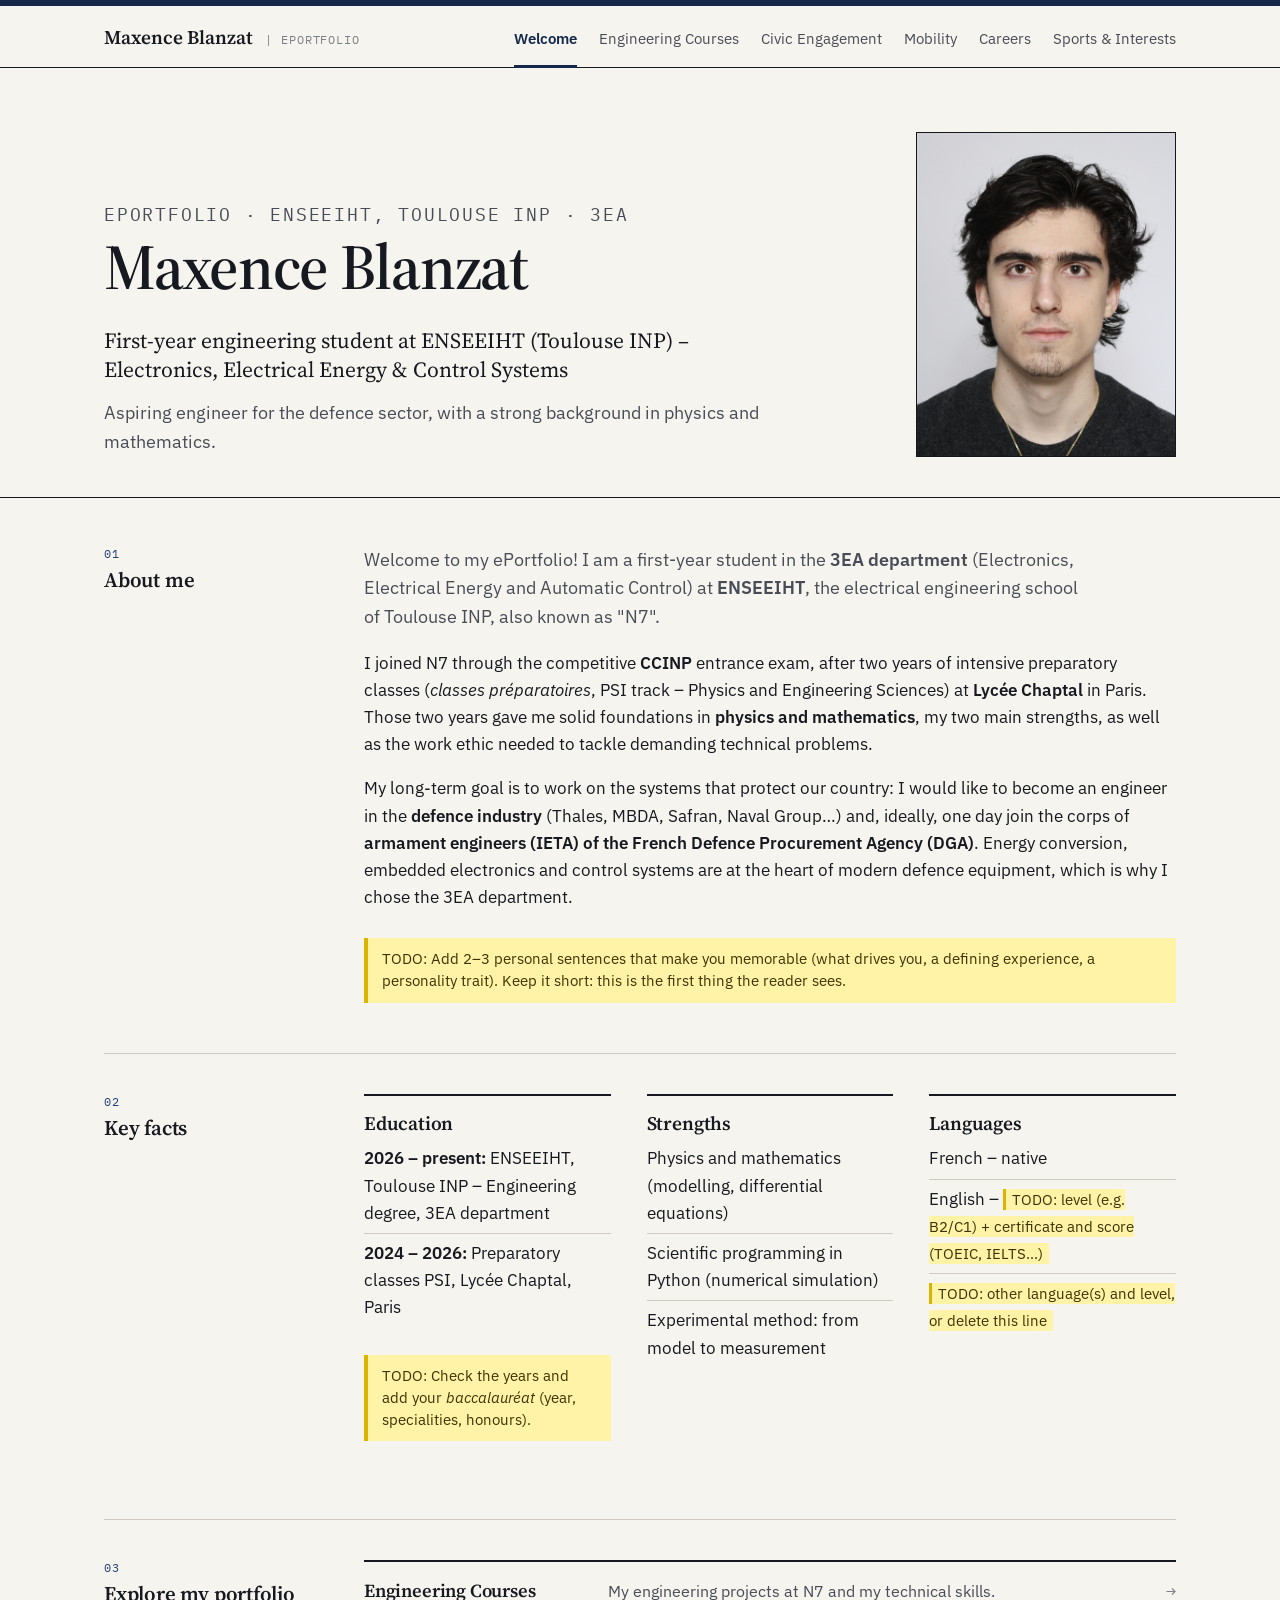
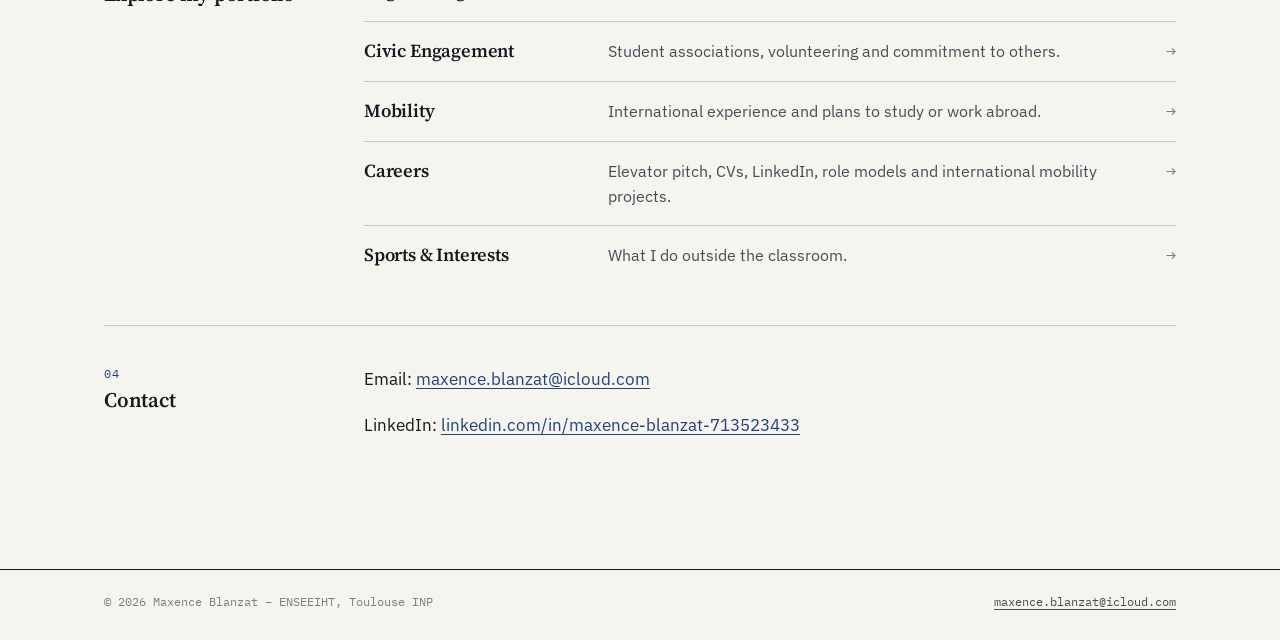
==== index.html @ 62bcb038 "Redesign: editorial layout, serif + mono typography, ruled sections Co-Authored-By: Claude Opus 5.5 " ====
<!DOCTYPE html>
<html lang="en">
<head>
  <meta charset="UTF-8">
  <meta name="viewport" content="width=device-width, initial-scale=1">
  <title>Welcome | Maxence Blanzat – ePortfolio</title>
  <meta name="description" content="ePortfolio of Maxence Blanzat, engineering student at ENSEEIHT (Toulouse INP), Electronics, Electrical Energy and Control Systems.">
  <link rel="stylesheet" href="style.css">
</head>
<body>

<header class="site-header">
  <div class="container">
    <a class="brand" href="index.html">Maxence Blanzat <span>| ePortfolio</span></a>
    <nav aria-label="Main navigation">
      <ul class="nav">
        <li><a href="index.html" class="active" aria-current="page">Welcome</a></li>
        <li><a href="projects.html">Engineering Courses</a></li>
        <li><a href="civic.html">Civic Engagement</a></li>
        <li><a href="mobility.html">Mobility</a></li>
        <li><a href="careers.html">Careers</a></li>
        <li><a href="sports.html">Sports &amp; Interests</a></li>
      </ul>
    </nav>
  </div>
</header>

<section class="page-hero hero-home">
  <div class="container">
    <img class="profile-photo" src="assets/img/profile.jpg" alt="Portrait of Maxence Blanzat">
    <div>
      <p class="kicker">ePortfolio · ENSEEIHT, Toulouse INP · 3EA</p>
      <h1>Maxence Blanzat</h1>
      <p class="tagline">First-year engineering student at ENSEEIHT (Toulouse INP) – Electronics, Electrical Energy &amp; Control Systems</p>
      <p>Aspiring engineer for the defence sector, with a strong background in physics and mathematics.</p>
    </div>
  </div>
</section>

<main class="container">

  <section class="section">
    <h2>About me</h2>
    <p class="lead">
      Welcome to my ePortfolio! I am a first-year student in the <strong>3EA department</strong>
      (Electronics, Electrical Energy and Automatic Control) at <strong>ENSEEIHT</strong>, the
      electrical engineering school of Toulouse INP, also known as "N7".
    </p>
    <p>
      I joined N7 through the competitive <strong>CCINP</strong> entrance exam, after two years of
      intensive preparatory classes (<em>classes préparatoires</em>, PSI track – Physics and
      Engineering Sciences) at <strong>Lycée Chaptal</strong> in Paris. Those two years gave me solid
      foundations in <strong>physics and mathematics</strong>, my two main strengths, as well as
      the work ethic needed to tackle demanding technical problems.
    </p>
    <p>
      My long-term goal is to work on the systems that protect our country: I would like to
      become an engineer in the <strong>defence industry</strong> (Thales, MBDA, Safran,
      Naval Group…) and, ideally, one day join the corps of <strong>armament engineers
      (IETA) of the French Defence Procurement Agency (DGA)</strong>. Energy conversion,
      embedded electronics and control systems are at the heart of modern defence equipment,
      which is why I chose the 3EA department.
    </p>
    <div class="todo">TODO: Add 2–3 personal sentences that make you memorable (what drives you, a defining
      experience, a personality trait). Keep it short: this is the first thing the reader sees.</div>
  </section>

  <section class="section">
    <h2>Key facts</h2>
    <div class="grid">
      <div class="card">
        <h3>Education</h3>
        <ul class="clean">
          <li><strong>2026 – present:</strong> ENSEEIHT, Toulouse INP – Engineering degree, 3EA department</li>
          <li><strong>2024 – 2026:</strong> Preparatory classes PSI, Lycée Chaptal, Paris</li>
        </ul>
        <div class="todo">TODO: Check the years and add your <em>baccalauréat</em> (year, specialities, honours).</div>
      </div>
      <div class="card">
        <h3>Strengths</h3>
        <ul class="clean">
          <li>Physics and mathematics (modelling, differential equations)</li>
          <li>Scientific programming in Python (numerical simulation)</li>
          <li>Experimental method: from model to measurement</li>
        </ul>
      </div>
      <div class="card">
        <h3>Languages</h3>
        <ul class="clean">
          <li>French – native</li>
          <li>English – <span class="todo">TODO: level (e.g. B2/C1) + certificate and score (TOEIC, IELTS…)</span></li>
          <li><span class="todo">TODO: other language(s) and level, or delete this line</span></li>
        </ul>
      </div>
    </div>
  </section>

  <section class="section">
    <h2>Explore my portfolio</h2>
    <div class="grid quick-links">
      <a class="card" href="projects.html">
        <h3>Engineering Courses</h3>
        <p>My engineering projects at N7 and my technical skills.</p>
      </a>
      <a class="card" href="civic.html">
        <h3>Civic Engagement</h3>
        <p>Student associations, volunteering and commitment to others.</p>
      </a>
      <a class="card" href="mobility.html">
        <h3>Mobility</h3>
        <p>International experience and plans to study or work abroad.</p>
      </a>
      <a class="card" href="careers.html">
        <h3>Careers</h3>
        <p>Elevator pitch, CVs, LinkedIn, role models and international mobility projects.</p>
      </a>
      <a class="card" href="sports.html">
        <h3>Sports &amp; Interests</h3>
        <p>What I do outside the classroom.</p>
      </a>
    </div>
  </section>

  <section class="section">
    <h2>Contact</h2>
    <p>Email: <a href="mailto:maxence.blanzat@icloud.com">maxence.blanzat@icloud.com</a></p>
    <p>LinkedIn: <a href="https://fr.linkedin.com/in/maxence-blanzat-713523433" target="_blank" rel="noopener">linkedin.com/in/maxence-blanzat-713523433</a></p>
  </section>

</main>

<footer class="site-footer">
  <div class="container">
    <span>© 2026 Maxence Blanzat – ENSEEIHT, Toulouse INP</span>
    <a href="mailto:maxence.blanzat@icloud.com">maxence.blanzat@icloud.com</a>
  </div>
</footer>

</body>
</html>
---- style.css ----
/* ==========================================================
   ePortfolio — Maxence Blanzat — shared stylesheet
   Editorial / technical-document look: paper, rules, serif + mono
   ========================================================== */

@import url("https://fonts.googleapis.com/css2?family=IBM+Plex+Mono:wght@400;500&family=IBM+Plex+Sans:ital,wght@0,400;0,500;0,600;1,400&family=Source+Serif+4:opsz,wght@8..60,500;8..60,600&display=swap");

:root {
  --paper: #f6f4ef;
  --paper-2: #ecE9e1;
  --ink: #16191f;
  --ink-2: #474c56;
  --ink-3: #7a7f88;
  --navy: #13284b;
  --navy-2: #22427a;
  --rule: #cfcac0;
  --rule-strong: #16191f;
  --todo-bg: #fff3a8;
  --todo-bar: #d9b400;

  --serif: "Source Serif 4", Georgia, "Times New Roman", serif;
  --sans: "IBM Plex Sans", "Segoe UI", system-ui, sans-serif;
  --mono: "IBM Plex Mono", ui-monospace, Consolas, monospace;

  --max: 1120px;
  --label-col: 220px;
}

*,
*::before,
*::after { box-sizing: border-box; }

html { scroll-behavior: smooth; }

body {
  margin: 0;
  font-family: var(--sans);
  font-size: 17px;
  line-height: 1.6;
  color: var(--ink);
  background: var(--paper);
  -webkit-font-smoothing: antialiased;
}

img { max-width: 100%; height: auto; display: block; }

a {
  color: var(--navy-2);
  text-decoration-thickness: 1px;
  text-underline-offset: 3px;
}
a:hover { color: var(--ink); }

h1, h2, h3, h4 {
  font-family: var(--serif);
  font-weight: 600;
  color: var(--ink);
  line-height: 1.15;
  margin: 0 0 .5em;
  letter-spacing: -.01em;
}
h1 { font-size: clamp(2.4rem, 6vw, 4rem); letter-spacing: -.02em; }
h2 { font-size: 1.5rem; }
h3 { font-size: 1.2rem; }
h4 { font-size: 1.05rem; }
p  { margin: 0 0 1em; }
strong { font-weight: 600; }
code { font-family: var(--mono); font-size: .88em; }

.container {
  max-width: var(--max);
  margin: 0 auto;
  padding-inline: 24px;
}

/* ---------- Header & navigation ---------- */

.site-header {
  background: var(--paper);
  border-top: 6px solid var(--navy);
  border-bottom: 1px solid var(--rule-strong);
  position: sticky;
  top: 0;
  z-index: 10;
}

.site-header .container {
  display: flex;
  flex-wrap: wrap;
  align-items: baseline;
  justify-content: space-between;
  gap: 6px 28px;
  padding-block: 16px 0;
}

.brand {
  font-family: var(--serif);
  font-weight: 600;
  font-size: 1.2rem;
  color: var(--ink);
  text-decoration: none;
  padding-bottom: 14px;
}
.brand span {
  font-family: var(--mono);
  font-weight: 400;
  font-size: .72rem;
  letter-spacing: .08em;
  text-transform: uppercase;
  color: var(--ink-3);
  margin-left: 8px;
}
.brand:hover { color: var(--navy); }

.nav {
  display: flex;
  flex-wrap: wrap;
  gap: 0 22px;
  list-style: none;
  margin: 0;
  padding: 0;
}

.nav a {
  display: block;
  padding: 0 0 14px;
  border-bottom: 3px solid transparent;
  margin-bottom: -1px;
  color: var(--ink-2);
  text-decoration: none;
  font-size: .93rem;
  white-space: nowrap;
}
.nav a:hover { color: var(--ink); border-bottom-color: var(--rule); }
.nav a.active,
.nav a[aria-current="page"] {
  color: var(--navy);
  font-weight: 600;
  border-bottom-color: var(--navy);
}

/* ---------- Page hero ---------- */

.page-hero {
  padding-block: 64px 40px;
  border-bottom: 1px solid var(--rule-strong);
}
.page-hero h1 { margin-bottom: .35em; }
.page-hero p {
  color: var(--ink-2);
  max-width: 680px;
  margin: 0;
  font-size: 1.12rem;
}

/* Home hero: text left, rectangular photo right */
.hero-home .container {
  display: grid;
  grid-template-columns: 1fr 260px;
  gap: 48px;
  align-items: end;
}
.hero-home .profile-photo { order: 2; }
.kicker {
  font-family: var(--mono);
  font-size: .78rem;
  letter-spacing: .1em;
  text-transform: uppercase;
  color: var(--ink-3);
  margin-bottom: 18px;
}
.profile-photo {
  width: 260px;
  aspect-ratio: 4 / 5;
  object-fit: cover;
  object-position: 50% 30%;
  filter: grayscale(.15) contrast(1.02);
  border: 1px solid var(--rule-strong);
}
.page-hero p.tagline {
  font-family: var(--serif);
  font-size: 1.35rem;
  line-height: 1.35;
  color: var(--ink);
  margin-bottom: .7em;
}

/* ---------- Sections: numbered, label column + content column ---------- */

main {
  padding-block: 8px 72px;
  counter-reset: section;
}

.section {
  display: grid;
  grid-template-columns: var(--label-col) minmax(0, 1fr);
  column-gap: 40px;
  padding-block: 40px;
  border-bottom: 1px solid var(--rule);
  scroll-margin-top: 90px;
  counter-increment: section;
}
.section:last-child { border-bottom: 0; }
.section > * { grid-column: 2; }

.section > h2 {
  grid-column: 1;
  font-size: 1.3rem;
  margin: 0;
  padding-right: 8px;
}
.section > h2::before {
  content: counter(section, decimal-leading-zero);
  display: block;
  font-family: var(--mono);
  font-weight: 400;
  font-size: .78rem;
  letter-spacing: .08em;
  color: var(--navy-2);
  margin-bottom: 8px;
}

.section h3 { margin-top: 0; }
.section > h3 { margin-top: 32px; }
.lead { font-size: 1.12rem; color: var(--ink-2); max-width: 720px; }

/* ---------- "Cards" become ruled blocks ---------- */

.grid {
  display: grid;
  gap: 0 36px;
  grid-template-columns: repeat(auto-fit, minmax(240px, 1fr));
}
.grid-2 { grid-template-columns: repeat(auto-fit, minmax(300px, 1fr)); }

.card {
  border-top: 2px solid var(--rule-strong);
  padding: 16px 0 28px;
  display: flex;
  flex-direction: column;
}
.card h3 { margin-bottom: .3em; }
.card .meta {
  font-family: var(--mono);
  font-size: .8rem;
  color: var(--ink-2);
  margin-bottom: 1em;
}

/* Definition lists as a spec table */
.card dl {
  margin: 0;
  display: grid;
  grid-template-columns: 1fr;
}
.card dt {
  font-family: var(--mono);
  font-size: .72rem;
  letter-spacing: .08em;
  text-transform: uppercase;
  color: var(--ink-3);
  border-top: 1px solid var(--rule);
  padding-top: 10px;
  margin-top: 12px;
}
.card dd { margin: 4px 0 0; }

.badge {
  display: inline-block;
  font-family: var(--mono);
  font-size: .72rem;
  letter-spacing: .08em;
  text-transform: uppercase;
  color: var(--ink-3);
  margin: 0 14px 8px 0;
}
.badge.gold { color: var(--navy-2); }

.link-rm {
  margin-top: auto;
  padding-top: 16px;
  font-family: var(--mono);
  font-size: .8rem;
  text-decoration: none;
  color: var(--navy-2);
}
.link-rm:hover { text-decoration: underline; }

ul.clean { padding-left: 0; margin: 0 0 1em; list-style: none; }
ul.clean li {
  padding: 6px 0;
  border-bottom: 1px solid var(--rule);
}
ul.clean li:last-child { border-bottom: 0; }

/* ---------- Buttons ---------- */

.btn-row { display: flex; flex-wrap: wrap; gap: 12px; margin: 8px 0 4px; }

.btn {
  display: inline-block;
  padding: 12px 20px;
  font-family: var(--mono);
  font-size: .85rem;
  font-weight: 500;
  letter-spacing: .02em;
  text-decoration: none;
  background: var(--navy);
  color: var(--paper);
  border: 1px solid var(--navy);
}
.btn::after { content: "  →"; }
.btn:hover { background: var(--ink); border-color: var(--ink); color: var(--paper); }
.btn.outline { background: transparent; color: var(--navy); }
.btn.outline:hover { background: var(--navy); color: var(--paper); }
.btn[download]::after { content: "  ↓"; }

/* ---------- Responsive video ---------- */

.video-wrapper {
  position: relative;
  width: 100%;
  aspect-ratio: 16 / 9;
  background: var(--ink);
  border: 1px solid var(--rule-strong);
}
.video-wrapper iframe {
  position: absolute;
  inset: 0;
  width: 100%;
  height: 100%;
  border: 0;
}

.pitch-structure {
  display: grid;
  grid-template-columns: repeat(auto-fit, minmax(200px, 1fr));
  gap: 0 32px;
  margin-top: 12px;
  counter-reset: step;
}
.pitch-structure div {
  border-top: 2px solid var(--rule-strong);
  padding-top: 14px;
  counter-increment: step;
}
.pitch-structure h4 { margin-bottom: .4em; }
.pitch-structure p { margin: 0 0 1em; font-size: .95rem; color: var(--ink-2); }

/* ---------- Home: table of contents ---------- */

.quick-links { display: block; }
.quick-links a.card {
  display: grid;
  grid-template-columns: 220px 1fr auto;
  gap: 24px;
  align-items: baseline;
  padding: 16px 0;
  border-top: 1px solid var(--rule);
  text-decoration: none;
  color: inherit;
}
.quick-links a.card:first-child { border-top: 2px solid var(--rule-strong); }
.quick-links a.card h3 { margin: 0; font-size: 1.15rem; }
.quick-links a.card p { margin: 0; color: var(--ink-2); font-size: .97rem; }
.quick-links a.card::after {
  content: "→";
  font-family: var(--mono);
  color: var(--ink-3);
  transition: transform .15s;
}
.quick-links a.card:hover h3 { color: var(--navy); }
.quick-links a.card:hover::after { color: var(--navy); transform: translateX(4px); }

/* ---------- TODO placeholders ---------- */

.todo {
  background: var(--todo-bg);
  border-left: 4px solid var(--todo-bar);
  padding: 10px 14px;
  margin: 10px 0;
  color: #3d3300;
  font-size: .92rem;
  line-height: 1.5;
}
span.todo {
  display: inline;
  padding: 1px 6px;
  margin: 0;
  border-left-width: 3px;
}

/* ---------- Footer ---------- */

.site-footer {
  border-top: 1px solid var(--rule-strong);
  font-family: var(--mono);
  font-size: .78rem;
  color: var(--ink-3);
  padding-block: 22px 28px;
}
.site-footer .container {
  display: flex;
  flex-wrap: wrap;
  justify-content: space-between;
  gap: 8px 24px;
}
.site-footer a { color: var(--ink-2); }

/* ---------- Tablet / mobile ---------- */

@media (max-width: 900px) {
  .section { grid-template-columns: 1fr; }
  .section > *, .section > h2 { grid-column: 1; }
  .section > h2 { margin-bottom: 20px; }
  .quick-links a.card { grid-template-columns: 1fr auto; }
  .quick-links a.card p { grid-column: 1; grid-row: 2; }
  .quick-links a.card::after { grid-column: 2; grid-row: 1; }
}

@media (max-width: 680px) {
  body { font-size: 16px; }
  .container { padding-inline: 18px; }
  .site-header { position: static; }
  .site-header .container { flex-direction: column; align-items: flex-start; }
  .brand { padding-bottom: 8px; }
  .nav { gap: 0 16px; }
  .nav a { padding-bottom: 10px; font-size: .9rem; }
  .page-hero { padding-block: 40px 28px; }
  .hero-home .container { grid-template-columns: 1fr; gap: 28px; }
  .hero-home .profile-photo { order: -1; width: 160px; }
}

@media print {
  .site-header, .site-footer, .video-wrapper { display: none; }
}
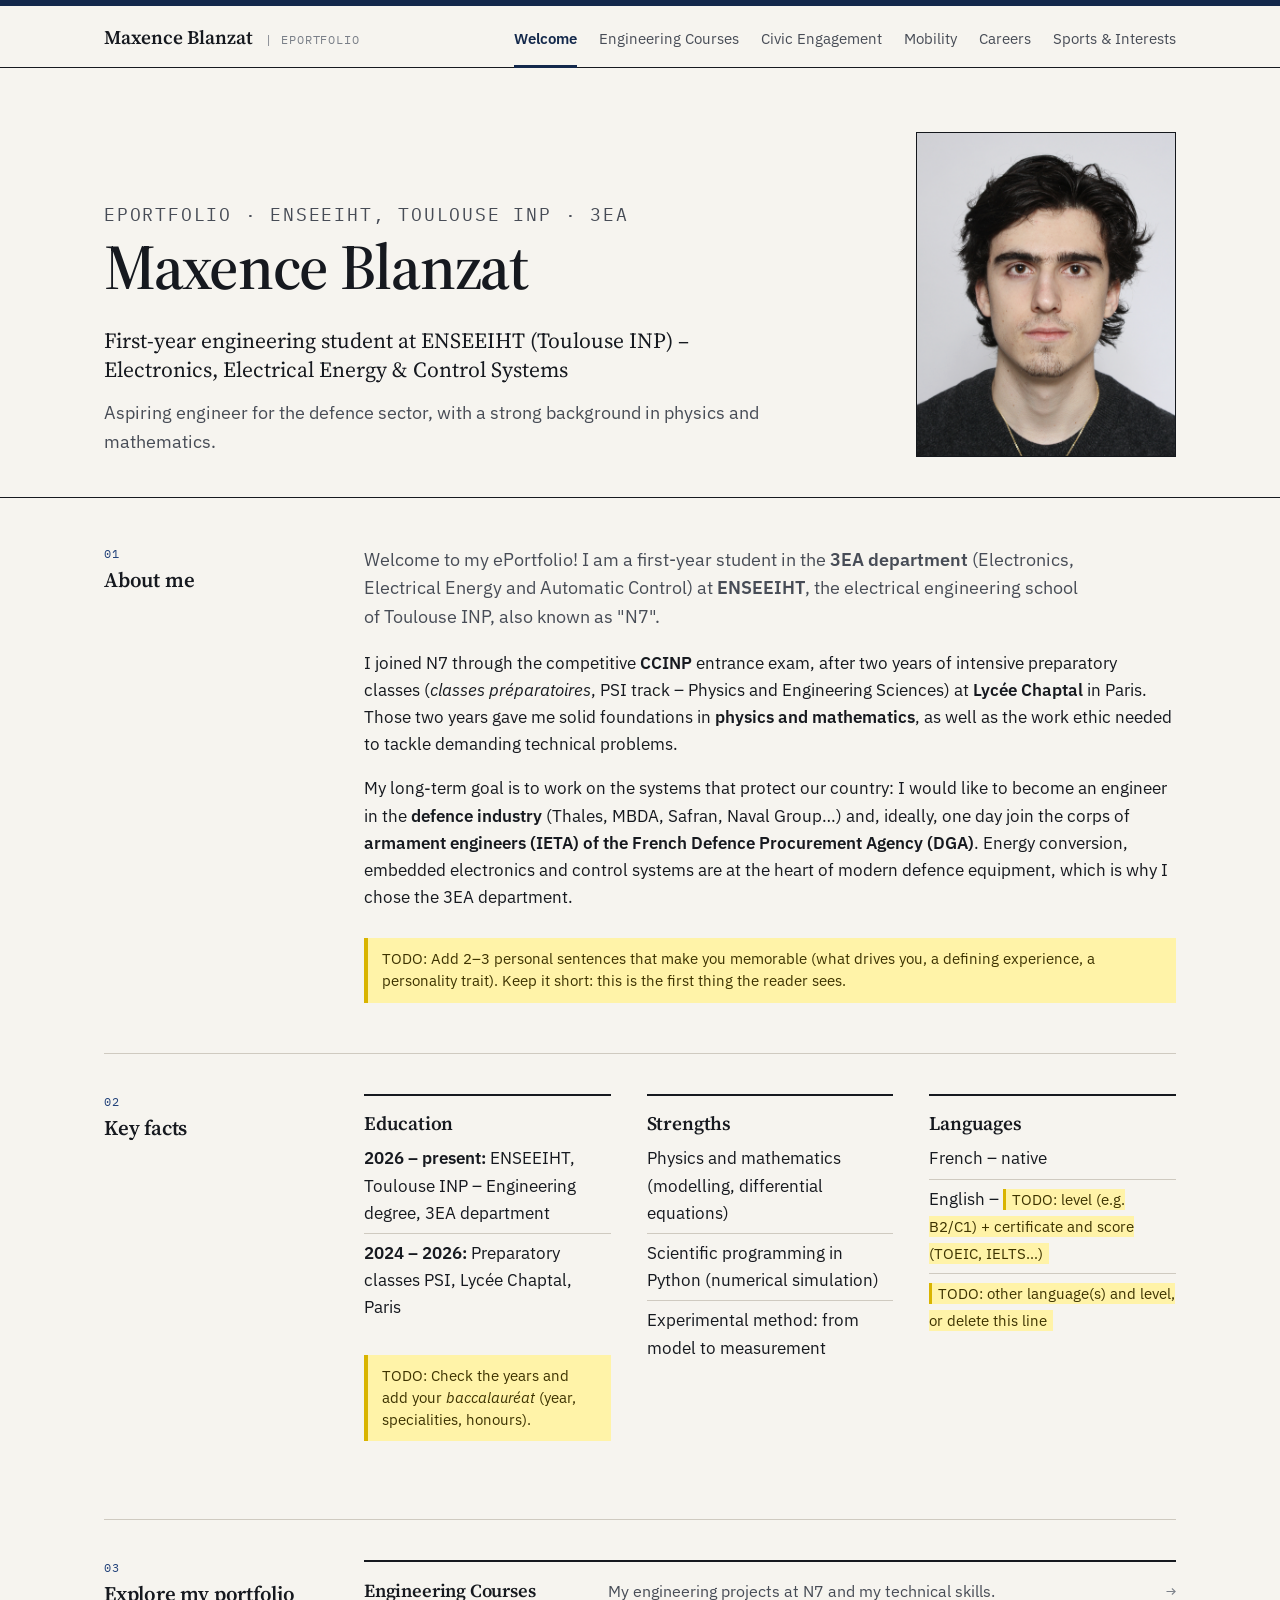
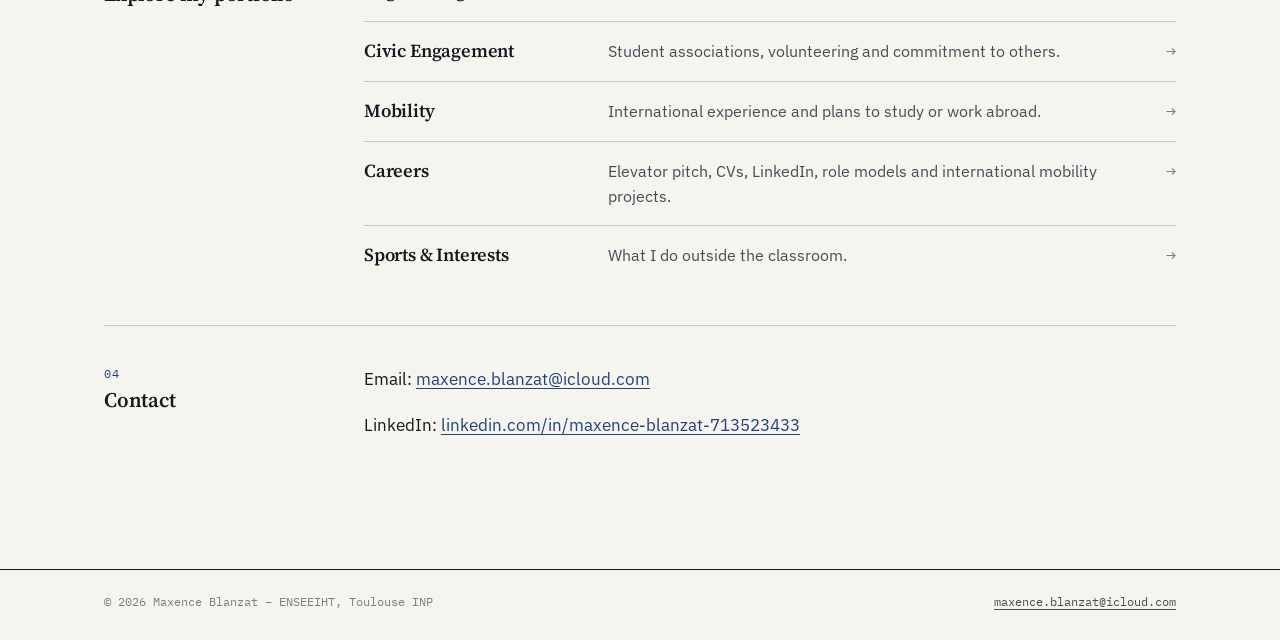
==== commit b57f6a3d: "Trim "my two main strengths" from education paragraph Co-Authored-By: Claude Opus 5.5 <noreply@anthr" ====
--- a/index.html
+++ b/index.html
@@ -50,7 +50,7 @@
       I joined N7 through the competitive <strong>CCINP</strong> entrance exam, after two years of
       intensive preparatory classes (<em>classes préparatoires</em>, PSI track – Physics and
       Engineering Sciences) at <strong>Lycée Chaptal</strong> in Paris. Those two years gave me solid
-      foundations in <strong>physics and mathematics</strong>, my two main strengths, as well as
+      foundations in <strong>physics and mathematics</strong>, as well as
       the work ethic needed to tackle demanding technical problems.
     </p>
     <p>
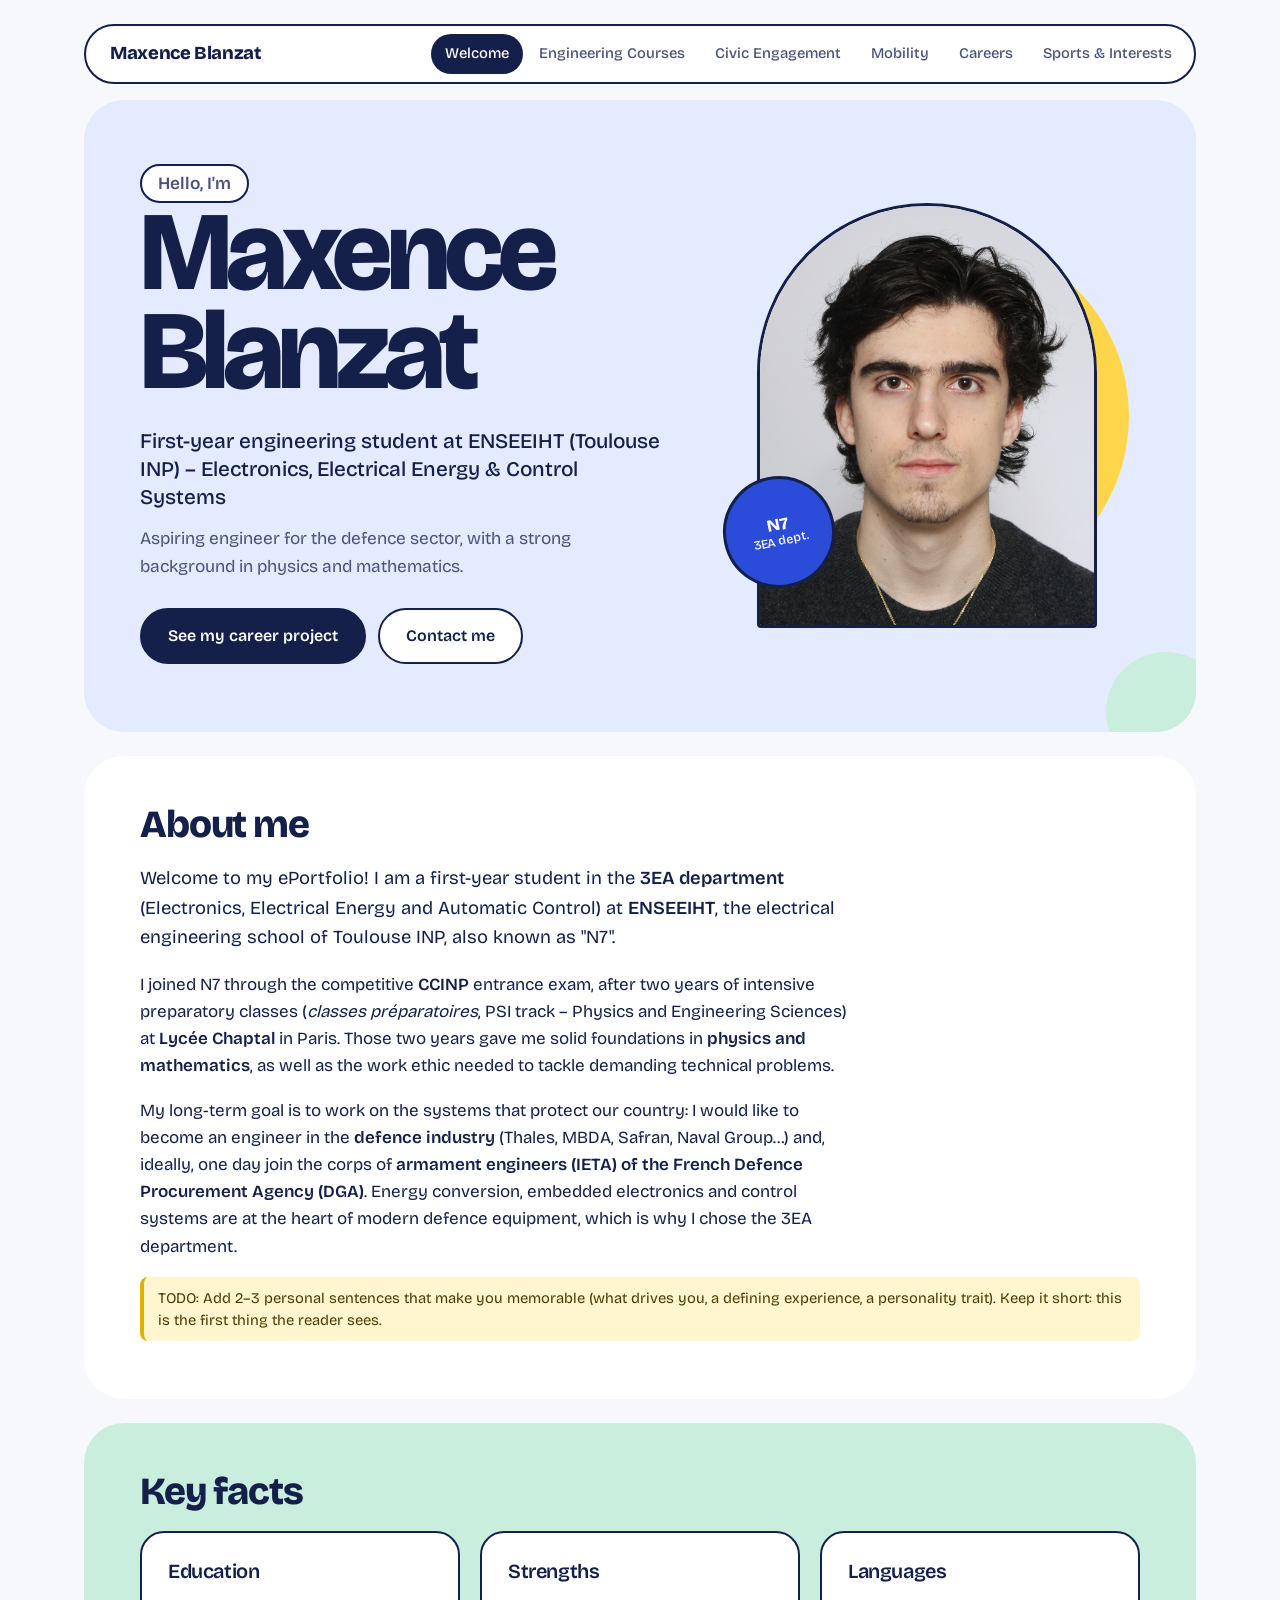
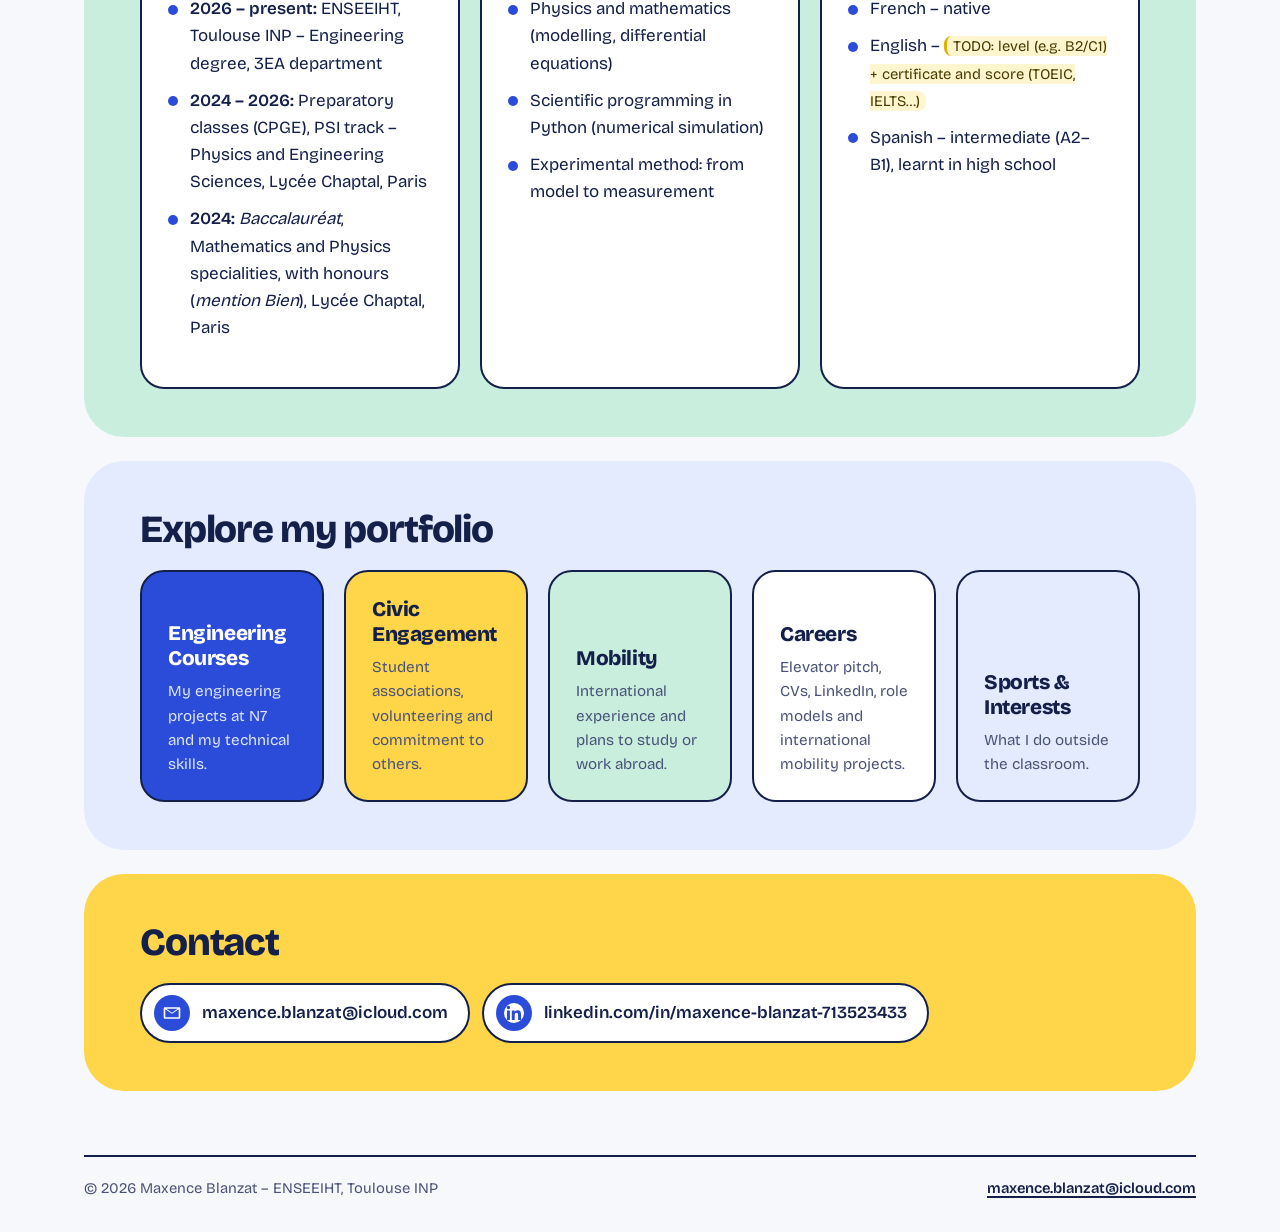
==== commit 8e91241b: "Canva-style redesign and fill in personal content - New visual identity: colour-block "slides", pill" ====
--- a/index.html
+++ b/index.html
@@ -27,12 +27,19 @@
 
 <section class="page-hero hero-home">
   <div class="container">
-    <img class="profile-photo" src="assets/img/profile.jpg" alt="Portrait of Maxence Blanzat">
-    <div>
-      <p class="kicker">ePortfolio · ENSEEIHT, Toulouse INP · 3EA</p>
-      <h1>Maxence Blanzat</h1>
+    <div class="hero-text">
+      <p class="hello">Hello, I'm</p>
+      <h1><span>Maxence</span> <span>Blanzat</span></h1>
       <p class="tagline">First-year engineering student at ENSEEIHT (Toulouse INP) – Electronics, Electrical Energy &amp; Control Systems</p>
       <p>Aspiring engineer for the defence sector, with a strong background in physics and mathematics.</p>
+      <div class="btn-row">
+        <a class="btn" href="careers.html">See my career project</a>
+        <a class="btn outline" href="#contact">Contact me</a>
+      </div>
+    </div>
+    <div class="hero-visual">
+      <img class="profile-photo" src="assets/img/profile.jpg" alt="Portrait of Maxence Blanzat">
+      <span class="sticker" aria-hidden="true">N7<small>3EA dept.</small></span>
     </div>
   </div>
 </section>
@@ -72,9 +79,9 @@
         <h3>Education</h3>
         <ul class="clean">
           <li><strong>2026 – present:</strong> ENSEEIHT, Toulouse INP – Engineering degree, 3EA department</li>
-          <li><strong>2024 – 2026:</strong> Preparatory classes PSI, Lycée Chaptal, Paris</li>
+          <li><strong>2024 – 2026:</strong> Preparatory classes (CPGE), PSI track – Physics and Engineering Sciences, Lycée Chaptal, Paris</li>
+          <li><strong>2024:</strong> <em>Baccalauréat</em>, Mathematics and Physics specialities, with honours (<em>mention Bien</em>), Lycée Chaptal, Paris</li>
         </ul>
-        <div class="todo">TODO: Check the years and add your <em>baccalauréat</em> (year, specialities, honours).</div>
       </div>
       <div class="card">
         <h3>Strengths</h3>
@@ -89,7 +96,7 @@
         <ul class="clean">
           <li>French – native</li>
           <li>English – <span class="todo">TODO: level (e.g. B2/C1) + certificate and score (TOEIC, IELTS…)</span></li>
-          <li><span class="todo">TODO: other language(s) and level, or delete this line</span></li>
+          <li>Spanish – intermediate (A2–B1), learnt in high school</li>
         </ul>
       </div>
     </div>
@@ -121,10 +128,22 @@
     </div>
   </section>
 
-  <section class="section">
+  <section class="section" id="contact">
     <h2>Contact</h2>
-    <p>Email: <a href="mailto:maxence.blanzat@icloud.com">maxence.blanzat@icloud.com</a></p>
-    <p>LinkedIn: <a href="https://fr.linkedin.com/in/maxence-blanzat-713523433" target="_blank" rel="noopener">linkedin.com/in/maxence-blanzat-713523433</a></p>
+    <ul class="contact-links">
+      <li>
+        <a href="mailto:maxence.blanzat@icloud.com">
+          <svg class="icon" viewBox="0 0 24 24" aria-hidden="true"><path d="M3 5h18a1 1 0 0 1 1 1v12a1 1 0 0 1-1 1H3a1 1 0 0 1-1-1V6a1 1 0 0 1 1-1Zm1 2.4V17h16V7.4l-8 5.6-8-5.6ZM5.2 7 12 11.8 18.8 7H5.2Z"/></svg>
+          <span class="visually-hidden">Email: </span>maxence.blanzat@icloud.com
+        </a>
+      </li>
+      <li>
+        <a href="https://fr.linkedin.com/in/maxence-blanzat-713523433" target="_blank" rel="noopener">
+          <svg class="icon" viewBox="0 0 24 24" aria-hidden="true"><path d="M20.45 20.45h-3.56v-5.57c0-1.33-.02-3.04-1.85-3.04-1.85 0-2.14 1.45-2.14 2.94v5.67H9.35V9h3.41v1.56h.05c.48-.9 1.64-1.85 3.37-1.85 3.6 0 4.27 2.37 4.27 5.46v6.28ZM5.34 7.43a2.06 2.06 0 1 1 0-4.13 2.06 2.06 0 0 1 0 4.13ZM7.12 20.45H3.56V9h3.56v11.45ZM22.22 0H1.77C.79 0 0 .77 0 1.73v20.54C0 23.23.79 24 1.77 24h20.45c.98 0 1.78-.77 1.78-1.73V1.73C24 .77 23.2 0 22.22 0Z"/></svg>
+          <span class="visually-hidden">LinkedIn: </span>linkedin.com/in/maxence-blanzat-713523433
+        </a>
+      </li>
+    </ul>
   </section>
 
 </main>
--- a/style.css
+++ b/style.css
@@ -1,29 +1,32 @@
 /* ==========================================================
    ePortfolio — Maxence Blanzat — shared stylesheet
-   Editorial / technical-document look: paper, rules, serif + mono
+   Canva-style portfolio: flat colour blocks, rounded "slides",
+   one bold grotesque, arch-framed portrait
    ========================================================== */
 
-@import url("https://fonts.googleapis.com/css2?family=IBM+Plex+Mono:wght@400;500&family=IBM+Plex+Sans:ital,wght@0,400;0,500;0,600;1,400&family=Source+Serif+4:opsz,wght@8..60,500;8..60,600&display=swap");
+@import url("https://fonts.googleapis.com/css2?family=Bricolage+Grotesque:opsz,wght@12..96,400;12..96,500;12..96,600;12..96,800&display=swap");
 
 :root {
-  --paper: #f6f4ef;
-  --paper-2: #ecE9e1;
-  --ink: #16191f;
-  --ink-2: #474c56;
-  --ink-3: #7a7f88;
-  --navy: #13284b;
-  --navy-2: #22427a;
-  --rule: #cfcac0;
-  --rule-strong: #16191f;
-  --todo-bg: #fff3a8;
-  --todo-bar: #d9b400;
-
-  --serif: "Source Serif 4", Georgia, "Times New Roman", serif;
-  --sans: "IBM Plex Sans", "Segoe UI", system-ui, sans-serif;
-  --mono: "IBM Plex Mono", ui-monospace, Consolas, monospace;
-
-  --max: 1120px;
-  --label-col: 220px;
+  --bg: #f7f8fc;
+  --white: #ffffff;
+  --ink: #14204a;
+  --ink-2: #4a5378;
+  --ink-3: #7c84a3;
+  --cobalt: #2b4bd9;
+  --cobalt-dark: #1d36a8;
+  --sky: #e4ebff;
+  --butter: #ffd54a;
+  --mint: #c9eedd;
+  --line: #d6dcf0;
+  --todo-bg: #fff6cf;
+  --todo-bar: #e0b100;
+
+  --font: "Bricolage Grotesque", "Segoe UI", system-ui, sans-serif;
+
+  --max: 1160px;
+  --r-xl: 40px;
+  --r-lg: 24px;
+  --r-md: 16px;
 }
 
 *,
@@ -31,41 +34,51 @@
 *::after { box-sizing: border-box; }
 
 html { scroll-behavior: smooth; }
+@media (prefers-reduced-motion: reduce) {
+  html { scroll-behavior: auto; }
+  *, *::before, *::after { transition: none !important; animation: none !important; }
+}
 
 body {
   margin: 0;
-  font-family: var(--sans);
+  font-family: var(--font);
+  font-optical-sizing: auto;
   font-size: 17px;
   line-height: 1.6;
   color: var(--ink);
-  background: var(--paper);
+  background: var(--bg);
   -webkit-font-smoothing: antialiased;
 }
 
 img { max-width: 100%; height: auto; display: block; }
 
 a {
-  color: var(--navy-2);
-  text-decoration-thickness: 1px;
+  color: var(--cobalt);
+  text-decoration-thickness: 2px;
   text-underline-offset: 3px;
 }
 a:hover { color: var(--ink); }
 
+:focus-visible {
+  outline: 3px solid var(--cobalt);
+  outline-offset: 3px;
+  border-radius: 6px;
+}
+
 h1, h2, h3, h4 {
-  font-family: var(--serif);
-  font-weight: 600;
-  color: var(--ink);
-  line-height: 1.15;
+  font-weight: 800;
+  color: var(--ink);
+  line-height: 1.05;
   margin: 0 0 .5em;
-  letter-spacing: -.01em;
-}
-h1 { font-size: clamp(2.4rem, 6vw, 4rem); letter-spacing: -.02em; }
-h2 { font-size: 1.5rem; }
-h3 { font-size: 1.2rem; }
-h4 { font-size: 1.05rem; }
+  letter-spacing: -.02em;
+}
+h1 { font-size: clamp(2.6rem, 7vw, 5rem); letter-spacing: -.035em; }
+h2 { font-size: clamp(1.7rem, 3.4vw, 2.4rem); letter-spacing: -.03em; }
+h3 { font-size: 1.25rem; font-weight: 600; line-height: 1.2; }
+h4 { font-size: 1.05rem; font-weight: 600; }
 p  { margin: 0 0 1em; }
 strong { font-weight: 600; }
-code { font-family: var(--mono); font-size: .88em; }
+code { font-size: .9em; background: var(--sky); padding: 1px 6px; border-radius: 6px; }
 
 .container {
   max-width: var(--max);
@@ -73,248 +86,322 @@
   padding-inline: 24px;
 }
 
-/* ---------- Header & navigation ---------- */
+/* ---------- Header: floating pill nav ---------- */
 
 .site-header {
-  background: var(--paper);
-  border-top: 6px solid var(--navy);
-  border-bottom: 1px solid var(--rule-strong);
   position: sticky;
-  top: 0;
+  top: 12px;
   z-index: 10;
+  padding-top: 12px;
 }
 
 .site-header .container {
   display: flex;
-  flex-wrap: wrap;
-  align-items: baseline;
+  align-items: center;
   justify-content: space-between;
-  gap: 6px 28px;
-  padding-block: 16px 0;
+  gap: 16px;
+  background: var(--white);
+  border: 2px solid var(--ink);
+  border-radius: 999px;
+  padding: 8px 8px 8px 24px;
+  max-width: calc(var(--max) - 48px);
 }
 
 .brand {
-  font-family: var(--serif);
-  font-weight: 600;
-  font-size: 1.2rem;
+  font-weight: 800;
+  font-size: 1.15rem;
+  letter-spacing: -.02em;
   color: var(--ink);
   text-decoration: none;
-  padding-bottom: 14px;
-}
-.brand span {
-  font-family: var(--mono);
-  font-weight: 400;
-  font-size: .72rem;
-  letter-spacing: .08em;
-  text-transform: uppercase;
-  color: var(--ink-3);
-  margin-left: 8px;
-}
-.brand:hover { color: var(--navy); }
+  white-space: nowrap;
+}
+.brand span { display: none; }
+.brand:hover { color: var(--cobalt); }
+
+.site-header nav { min-width: 0; }
 
 .nav {
   display: flex;
-  flex-wrap: wrap;
-  gap: 0 22px;
+  gap: 2px;
   list-style: none;
   margin: 0;
   padding: 0;
-}
+  overflow-x: auto;
+  scrollbar-width: none;
+}
+.nav::-webkit-scrollbar { display: none; }
 
 .nav a {
   display: block;
-  padding: 0 0 14px;
-  border-bottom: 3px solid transparent;
-  margin-bottom: -1px;
+  padding: 8px 14px;
+  border-radius: 999px;
   color: var(--ink-2);
   text-decoration: none;
-  font-size: .93rem;
+  font-size: .92rem;
+  font-weight: 500;
   white-space: nowrap;
 }
-.nav a:hover { color: var(--ink); border-bottom-color: var(--rule); }
+.nav a:hover { background: var(--sky); color: var(--ink); }
 .nav a.active,
 .nav a[aria-current="page"] {
-  color: var(--navy);
-  font-weight: 600;
-  border-bottom-color: var(--navy);
-}
-
-/* ---------- Page hero ---------- */
-
-.page-hero {
-  padding-block: 64px 40px;
-  border-bottom: 1px solid var(--rule-strong);
-}
-.page-hero h1 { margin-bottom: .35em; }
+  background: var(--ink);
+  color: var(--white);
+}
+
+/* ---------- Page hero (inner pages): big colour slide ---------- */
+
+.page-hero { padding-block: 28px 0; }
+
+.page-hero .container {
+  position: relative;
+  overflow: hidden;
+  background: var(--cobalt);
+  color: var(--white);
+  border-radius: var(--r-xl);
+  padding: 72px 56px 64px;
+  max-width: calc(var(--max) - 48px);
+}
+.page-hero .container::before,
+.page-hero .container::after {
+  content: "";
+  position: absolute;
+  border-radius: 50%;
+  pointer-events: none;
+}
+.page-hero .container::before {
+  width: 280px; height: 280px;
+  right: -70px; top: -90px;
+  background: var(--butter);
+}
+.page-hero .container::after {
+  width: 150px; height: 150px;
+  right: 150px; bottom: -80px;
+  background: var(--mint);
+}
+.page-hero h1 {
+  position: relative;
+  z-index: 1;
+  color: var(--white);
+  max-width: 14ch;
+  margin-bottom: .3em;
+}
 .page-hero p {
-  color: var(--ink-2);
-  max-width: 680px;
+  position: relative;
+  z-index: 1;
+  max-width: 600px;
   margin: 0;
-  font-size: 1.12rem;
-}
-
-/* Home hero: text left, rectangular photo right */
+  font-size: 1.15rem;
+  color: #dfe5ff;
+}
+
+/* ---------- Home hero: stacked name + arch portrait ---------- */
+
 .hero-home .container {
   display: grid;
-  grid-template-columns: 1fr 260px;
-  gap: 48px;
-  align-items: end;
-}
-.hero-home .profile-photo { order: 2; }
-.kicker {
-  font-family: var(--mono);
-  font-size: .78rem;
-  letter-spacing: .1em;
-  text-transform: uppercase;
-  color: var(--ink-3);
-  margin-bottom: 18px;
+  grid-template-columns: minmax(0, 1.25fr) minmax(0, 1fr);
+  gap: 40px;
+  align-items: center;
+  background: var(--sky);
+  color: var(--ink);
+  padding: 64px 56px;
+}
+.hero-home .container::before {
+  width: 360px; height: 360px;
+  right: 6%; top: 50%;
+  transform: translateY(-50%);
+  background: var(--butter);
+}
+.hero-home .container::after {
+  width: 120px; height: 120px;
+  right: -30px; left: auto; bottom: -40px;
+  background: var(--mint);
+}
+
+.hero-text { position: relative; z-index: 1; }
+
+.hello {
+  display: inline-block;
+  background: var(--white);
+  border: 2px solid var(--ink);
+  border-radius: 999px;
+  padding: 4px 16px;
+  font-weight: 600;
+  margin-bottom: 20px;
+}
+
+.hero-home h1 {
+  color: var(--ink);
+  font-size: clamp(3.2rem, 9vw, 7rem);
+  line-height: .88;
+  letter-spacing: -.05em;
+  max-width: none;
+  margin-bottom: 28px;
+}
+.hero-home h1 span { display: block; }
+
+.hero-home p { color: var(--ink-2); font-size: 1.08rem; max-width: 520px; }
+.hero-home p.tagline {
+  color: var(--ink);
+  font-size: 1.3rem;
+  font-weight: 500;
+  line-height: 1.35;
+  margin-bottom: .6em;
+}
+.hero-home .btn-row { margin-top: 28px; position: relative; }
+
+.hero-visual {
+  position: relative;
+  z-index: 1;
+  justify-self: center;
+  width: min(100%, 340px);
 }
 .profile-photo {
-  width: 260px;
+  width: 100%;
   aspect-ratio: 4 / 5;
   object-fit: cover;
   object-position: 50% 30%;
-  filter: grayscale(.15) contrast(1.02);
-  border: 1px solid var(--rule-strong);
-}
-.page-hero p.tagline {
-  font-family: var(--serif);
-  font-size: 1.35rem;
-  line-height: 1.35;
-  color: var(--ink);
-  margin-bottom: .7em;
-}
-
-/* ---------- Sections: numbered, label column + content column ---------- */
+  border-radius: 999px 999px var(--r-lg) var(--r-lg);
+  border: 3px solid var(--ink);
+  background: var(--white);
+}
+.sticker {
+  position: absolute;
+  left: -34px;
+  bottom: 40px;
+  width: 112px;
+  height: 112px;
+  display: grid;
+  place-content: center;
+  text-align: center;
+  background: var(--cobalt);
+  color: var(--white);
+  border: 3px solid var(--ink);
+  border-radius: 50%;
+  font-weight: 800;
+  font-size: 1.05rem;
+  line-height: 1.1;
+  transform: rotate(-12deg);
+}
+.sticker small { display: block; font-weight: 500; font-size: .78rem; }
+
+/* ---------- Sections: rounded colour "slides" ---------- */
 
 main {
-  padding-block: 8px 72px;
-  counter-reset: section;
+  padding-block: 24px 64px;
+  display: flex;
+  flex-direction: column;
+  gap: 24px;
 }
 
 .section {
-  display: grid;
-  grid-template-columns: var(--label-col) minmax(0, 1fr);
-  column-gap: 40px;
-  padding-block: 40px;
-  border-bottom: 1px solid var(--rule);
-  scroll-margin-top: 90px;
-  counter-increment: section;
-}
-.section:last-child { border-bottom: 0; }
-.section > * { grid-column: 2; }
-
-.section > h2 {
-  grid-column: 1;
-  font-size: 1.3rem;
-  margin: 0;
-  padding-right: 8px;
-}
-.section > h2::before {
-  content: counter(section, decimal-leading-zero);
-  display: block;
-  font-family: var(--mono);
-  font-weight: 400;
-  font-size: .78rem;
-  letter-spacing: .08em;
-  color: var(--navy-2);
-  margin-bottom: 8px;
-}
-
-.section h3 { margin-top: 0; }
-.section > h3 { margin-top: 32px; }
-.lead { font-size: 1.12rem; color: var(--ink-2); max-width: 720px; }
-
-/* ---------- "Cards" become ruled blocks ---------- */
+  background: var(--white);
+  border-radius: var(--r-xl);
+  padding: 48px 56px;
+  scroll-margin-top: 110px;
+}
+main > .section:nth-of-type(4n + 2) { background: var(--mint); }
+main > .section:nth-of-type(4n + 3) { background: var(--sky); }
+main > .section:nth-of-type(4n + 4) { background: var(--butter); }
+
+.section > h2 { max-width: 22ch; margin-bottom: 20px; }
+.section > h3 { margin-top: 36px; }
+.section > p { max-width: 720px; }
+.lead { font-size: 1.15rem; color: var(--ink-2); max-width: 720px; }
+.section .lead { color: var(--ink); }
+
+/* ---------- Cards ---------- */
 
 .grid {
   display: grid;
-  gap: 0 36px;
-  grid-template-columns: repeat(auto-fit, minmax(240px, 1fr));
-}
-.grid-2 { grid-template-columns: repeat(auto-fit, minmax(300px, 1fr)); }
+  gap: 20px;
+  grid-template-columns: repeat(auto-fit, minmax(250px, 1fr));
+  margin-top: 8px;
+}
+.grid-2 { grid-template-columns: repeat(auto-fit, minmax(320px, 1fr)); }
 
 .card {
-  border-top: 2px solid var(--rule-strong);
-  padding: 16px 0 28px;
+  background: var(--white);
+  border: 2px solid var(--ink);
+  border-radius: var(--r-lg);
+  padding: 26px 26px 24px;
   display: flex;
   flex-direction: column;
 }
-.card h3 { margin-bottom: .3em; }
+main > .section:nth-of-type(4n + 1) .card { background: var(--bg); border-color: var(--line); }
+
+.card h3 { margin-bottom: .35em; }
 .card .meta {
-  font-family: var(--mono);
-  font-size: .8rem;
   color: var(--ink-2);
+  font-size: .95rem;
   margin-bottom: 1em;
 }
 
-/* Definition lists as a spec table */
-.card dl {
-  margin: 0;
-  display: grid;
-  grid-template-columns: 1fr;
-}
+.card dl { margin: 4px 0 0; }
 .card dt {
-  font-family: var(--mono);
-  font-size: .72rem;
-  letter-spacing: .08em;
-  text-transform: uppercase;
-  color: var(--ink-3);
-  border-top: 1px solid var(--rule);
-  padding-top: 10px;
-  margin-top: 12px;
-}
-.card dd { margin: 4px 0 0; }
+  font-weight: 600;
+  font-size: .9rem;
+  color: var(--cobalt);
+  margin-top: 16px;
+}
+.card dd { margin: 2px 0 0; }
 
 .badge {
+  align-self: flex-start;
   display: inline-block;
-  font-family: var(--mono);
-  font-size: .72rem;
-  letter-spacing: .08em;
-  text-transform: uppercase;
-  color: var(--ink-3);
-  margin: 0 14px 8px 0;
-}
-.badge.gold { color: var(--navy-2); }
+  background: var(--sky);
+  color: var(--ink);
+  font-size: .82rem;
+  font-weight: 600;
+  padding: 4px 12px;
+  border-radius: 999px;
+  margin: 0 6px 12px 0;
+}
+.badge.gold { background: var(--butter); }
+.card .badge + .badge { margin-top: -6px; }
 
 .link-rm {
+  align-self: flex-start;
   margin-top: auto;
-  padding-top: 16px;
-  font-family: var(--mono);
-  font-size: .8rem;
-  text-decoration: none;
-  color: var(--navy-2);
-}
-.link-rm:hover { text-decoration: underline; }
+  padding-top: 18px;
+  font-weight: 600;
+  font-size: .95rem;
+}
 
 ul.clean { padding-left: 0; margin: 0 0 1em; list-style: none; }
 ul.clean li {
-  padding: 6px 0;
-  border-bottom: 1px solid var(--rule);
-}
-ul.clean li:last-child { border-bottom: 0; }
-
-/* ---------- Buttons ---------- */
-
-.btn-row { display: flex; flex-wrap: wrap; gap: 12px; margin: 8px 0 4px; }
+  position: relative;
+  padding: 5px 0 5px 22px;
+}
+ul.clean li::before {
+  content: "";
+  position: absolute;
+  left: 0;
+  top: .85em;
+  width: 10px;
+  height: 10px;
+  border-radius: 50%;
+  background: var(--cobalt);
+}
+
+/* ---------- Buttons: pills ---------- */
+
+.btn-row { display: flex; flex-wrap: wrap; gap: 12px; margin: 12px 0 4px; }
 
 .btn {
   display: inline-block;
-  padding: 12px 20px;
-  font-family: var(--mono);
-  font-size: .85rem;
-  font-weight: 500;
-  letter-spacing: .02em;
+  padding: 13px 26px;
+  font-size: 1rem;
+  font-weight: 600;
   text-decoration: none;
-  background: var(--navy);
-  color: var(--paper);
-  border: 1px solid var(--navy);
-}
-.btn::after { content: "  →"; }
-.btn:hover { background: var(--ink); border-color: var(--ink); color: var(--paper); }
-.btn.outline { background: transparent; color: var(--navy); }
-.btn.outline:hover { background: var(--navy); color: var(--paper); }
-.btn[download]::after { content: "  ↓"; }
+  background: var(--ink);
+  color: var(--white);
+  border: 2px solid var(--ink);
+  border-radius: 999px;
+  transition: transform .15s ease;
+}
+.btn:hover { background: var(--cobalt); border-color: var(--cobalt); color: var(--white); transform: translateY(-2px); }
+.btn.outline { background: var(--white); color: var(--ink); }
+.btn.outline:hover { background: var(--ink); border-color: var(--ink); color: var(--white); }
 
 /* ---------- Responsive video ---------- */
 
@@ -323,7 +410,9 @@
   width: 100%;
   aspect-ratio: 16 / 9;
   background: var(--ink);
-  border: 1px solid var(--rule-strong);
+  border-radius: var(--r-lg);
+  overflow: hidden;
+  margin-top: 8px;
 }
 .video-wrapper iframe {
   position: absolute;
@@ -333,54 +422,88 @@
   border: 0;
 }
 
+/* Pitch structure is a real sequence: numbered steps */
 .pitch-structure {
   display: grid;
-  grid-template-columns: repeat(auto-fit, minmax(200px, 1fr));
-  gap: 0 32px;
+  grid-template-columns: repeat(auto-fit, minmax(220px, 1fr));
+  gap: 20px;
   margin-top: 12px;
-  counter-reset: step;
 }
 .pitch-structure div {
-  border-top: 2px solid var(--rule-strong);
-  padding-top: 14px;
-  counter-increment: step;
-}
-.pitch-structure h4 { margin-bottom: .4em; }
-.pitch-structure p { margin: 0 0 1em; font-size: .95rem; color: var(--ink-2); }
-
-/* ---------- Home: table of contents ---------- */
-
-.quick-links { display: block; }
+  background: var(--white);
+  border: 2px solid var(--ink);
+  border-radius: var(--r-lg);
+  padding: 24px;
+}
+.pitch-structure h4 { margin-bottom: .4em; font-size: 1.15rem; }
+.pitch-structure p { margin: 0; font-size: .97rem; color: var(--ink-2); }
+
+/* ---------- Home: page tiles ---------- */
+
+.quick-links { grid-template-columns: repeat(auto-fit, minmax(170px, 1fr)); }
 .quick-links a.card {
-  display: grid;
-  grid-template-columns: 220px 1fr auto;
-  gap: 24px;
-  align-items: baseline;
-  padding: 16px 0;
-  border-top: 1px solid var(--rule);
   text-decoration: none;
-  color: inherit;
-}
-.quick-links a.card:first-child { border-top: 2px solid var(--rule-strong); }
-.quick-links a.card h3 { margin: 0; font-size: 1.15rem; }
-.quick-links a.card p { margin: 0; color: var(--ink-2); font-size: .97rem; }
-.quick-links a.card::after {
-  content: "→";
-  font-family: var(--mono);
-  color: var(--ink-3);
-  transition: transform .15s;
-}
-.quick-links a.card:hover h3 { color: var(--navy); }
-.quick-links a.card:hover::after { color: var(--navy); transform: translateX(4px); }
+  color: var(--ink);
+  min-height: 170px;
+  justify-content: flex-end;
+  border-color: var(--ink);
+  transition: transform .15s ease;
+}
+.quick-links a.card:nth-child(5n + 1) { background: var(--cobalt); color: var(--white); }
+.quick-links a.card:nth-child(5n + 2) { background: var(--butter); }
+.quick-links a.card:nth-child(5n + 3) { background: var(--mint); }
+.quick-links a.card:nth-child(5n + 4) { background: var(--white); }
+.quick-links a.card:nth-child(5n + 5) { background: var(--sky); }
+.quick-links a.card:nth-child(5n + 1) h3 { color: var(--white); }
+.quick-links a.card:nth-child(5n + 1) p { color: #dfe5ff; }
+.quick-links a.card h3 { font-size: 1.3rem; font-weight: 800; letter-spacing: -.02em; }
+.quick-links a.card p { margin: 0; font-size: .95rem; color: var(--ink-2); }
+.quick-links a.card:hover { transform: translateY(-4px) rotate(-1deg); }
+
+/* ---------- Contact links with icons ---------- */
+
+.contact-links { list-style: none; margin: 0; padding: 0; display: flex; flex-wrap: wrap; gap: 12px; }
+.contact-links a {
+  display: inline-flex;
+  align-items: center;
+  gap: 12px;
+  padding: 10px 20px 10px 12px;
+  background: var(--white);
+  border: 2px solid var(--ink);
+  border-radius: 999px;
+  color: var(--ink);
+  font-weight: 600;
+  text-decoration: none;
+  overflow-wrap: anywhere;
+}
+.contact-links a:hover { background: var(--ink); color: var(--white); }
+.contact-links .icon {
+  flex: none;
+  width: 36px;
+  height: 36px;
+  padding: 8px;
+  border-radius: 50%;
+  background: var(--cobalt);
+  fill: var(--white);
+}
+.visually-hidden {
+  position: absolute;
+  width: 1px;
+  height: 1px;
+  overflow: hidden;
+  clip: rect(0 0 0 0);
+  white-space: nowrap;
+}
 
 /* ---------- TODO placeholders ---------- */
 
 .todo {
   background: var(--todo-bg);
   border-left: 4px solid var(--todo-bar);
+  border-radius: 8px;
   padding: 10px 14px;
   margin: 10px 0;
-  color: #3d3300;
+  color: #4a3b00;
   font-size: .92rem;
   line-height: 1.5;
 }
@@ -394,44 +517,57 @@
 /* ---------- Footer ---------- */
 
 .site-footer {
-  border-top: 1px solid var(--rule-strong);
-  font-family: var(--mono);
-  font-size: .78rem;
-  color: var(--ink-3);
-  padding-block: 22px 28px;
+  font-size: .92rem;
+  color: var(--ink-2);
+  padding-block: 0 32px;
 }
 .site-footer .container {
   display: flex;
   flex-wrap: wrap;
   justify-content: space-between;
   gap: 8px 24px;
-}
-.site-footer a { color: var(--ink-2); }
+  border-top: 2px solid var(--ink);
+  padding-top: 20px;
+  max-width: calc(var(--max) - 48px);
+  padding-inline: 0;
+}
+.site-footer a { color: var(--ink); font-weight: 600; }
 
 /* ---------- Tablet / mobile ---------- */
 
-@media (max-width: 900px) {
-  .section { grid-template-columns: 1fr; }
-  .section > *, .section > h2 { grid-column: 1; }
-  .section > h2 { margin-bottom: 20px; }
-  .quick-links a.card { grid-template-columns: 1fr auto; }
-  .quick-links a.card p { grid-column: 1; grid-row: 2; }
-  .quick-links a.card::after { grid-column: 2; grid-row: 1; }
+@media (max-width: 960px) {
+  .site-header .container {
+    flex-direction: column;
+    align-items: stretch;
+    border-radius: var(--r-lg);
+    padding: 12px 8px 8px;
+    gap: 8px;
+  }
+  .brand { padding-left: 12px; }
+  .hero-home .container { grid-template-columns: 1fr; }
+  .hero-visual { width: min(80%, 300px); }
 }
 
 @media (max-width: 680px) {
   body { font-size: 16px; }
-  .container { padding-inline: 18px; }
+  .container { padding-inline: 16px; }
   .site-header { position: static; }
-  .site-header .container { flex-direction: column; align-items: flex-start; }
-  .brand { padding-bottom: 8px; }
-  .nav { gap: 0 16px; }
-  .nav a { padding-bottom: 10px; font-size: .9rem; }
-  .page-hero { padding-block: 40px 28px; }
-  .hero-home .container { grid-template-columns: 1fr; gap: 28px; }
-  .hero-home .profile-photo { order: -1; width: 160px; }
+  .site-header .container,
+  .page-hero .container,
+  .site-footer .container { margin-inline: 16px; }
+  .site-footer .container { padding-inline: 0; }
+  .page-hero .container { padding: 48px 24px 44px; border-radius: var(--r-lg); }
+  .page-hero .container::before { width: 130px; height: 130px; right: -65px; top: -65px; }
+  .page-hero .container::after { display: none; }
+  .hero-home .container { padding: 40px 24px; }
+  .hero-home .container::before { width: 240px; height: 240px; top: auto; bottom: 40px; transform: none; right: -40px; }
+  .sticker { width: 92px; height: 92px; left: -16px; font-size: .9rem; }
+  .section { padding: 32px 22px; border-radius: var(--r-lg); }
+  .card { padding: 22px 20px; }
+  .grid-2 { grid-template-columns: 1fr; }
 }
 
 @media print {
   .site-header, .site-footer, .video-wrapper { display: none; }
-}
+  .section, .page-hero .container { background: none !important; padding: 0; }
+}
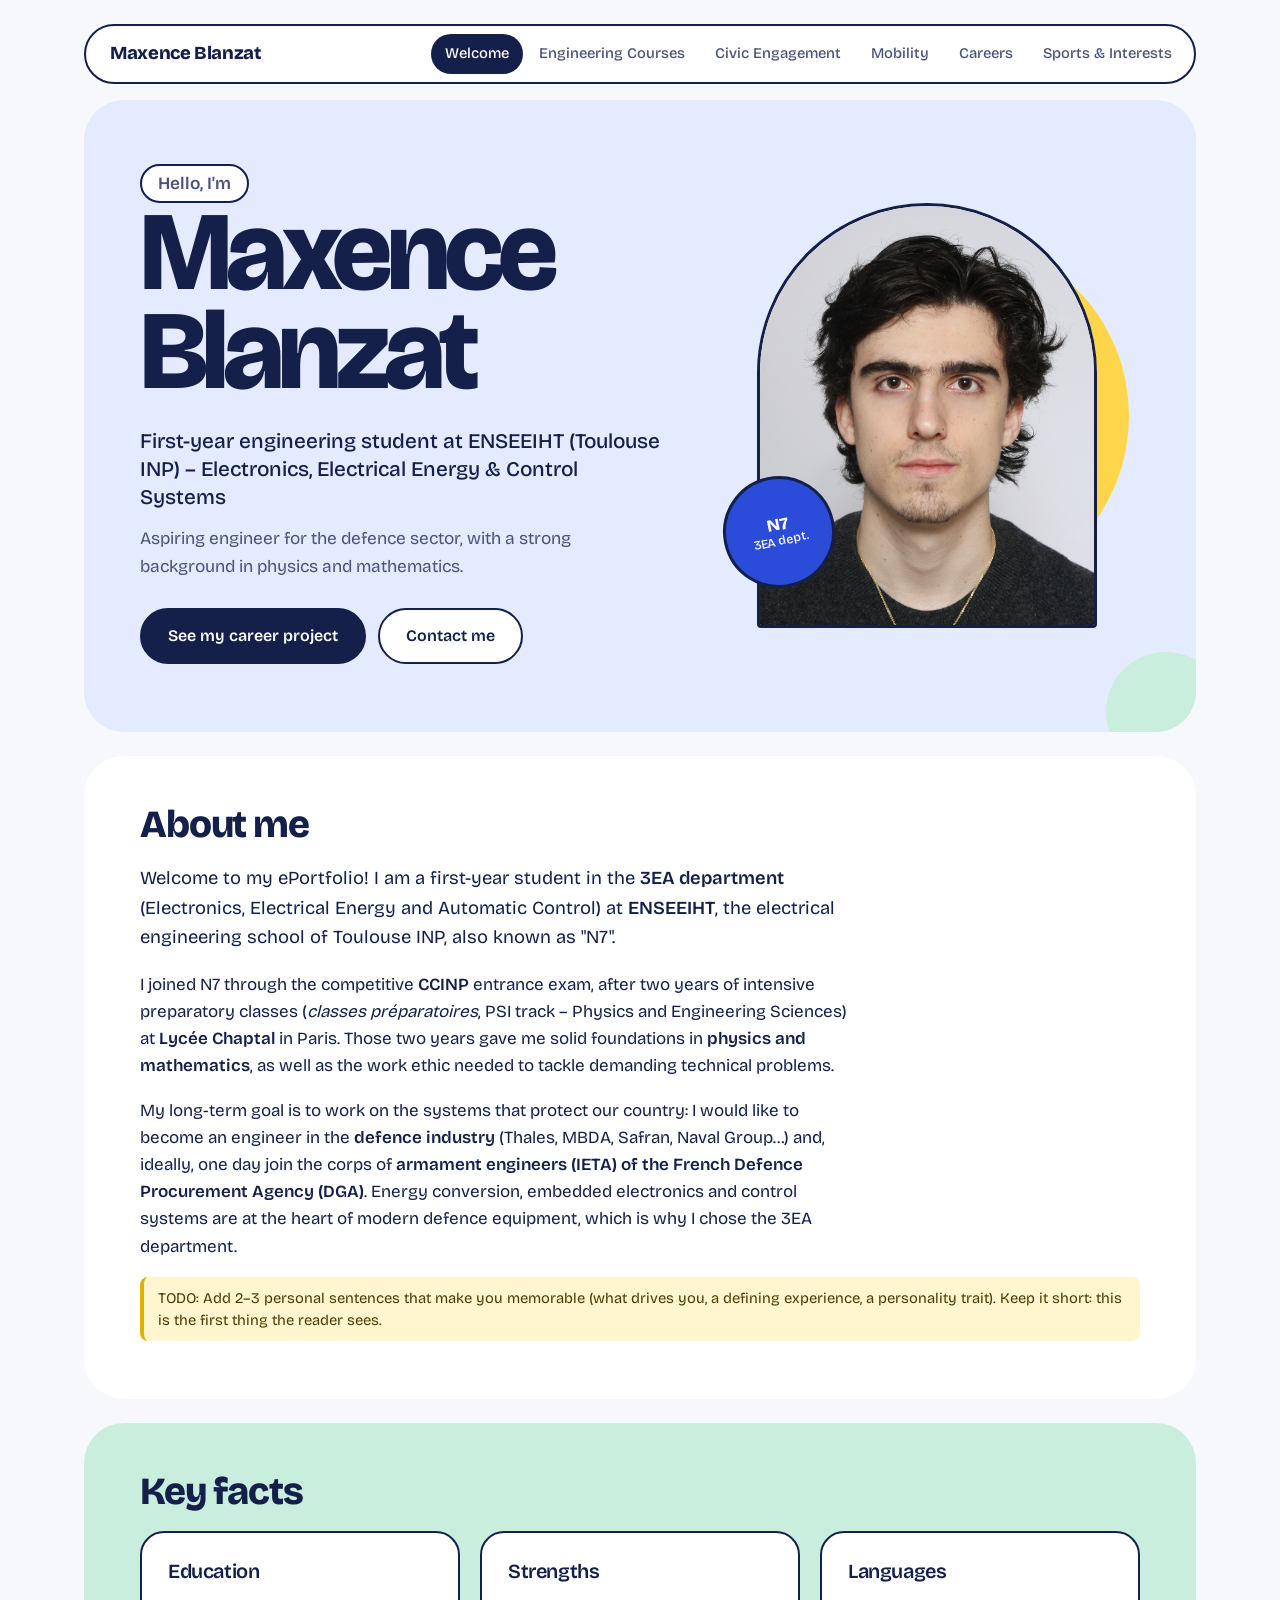
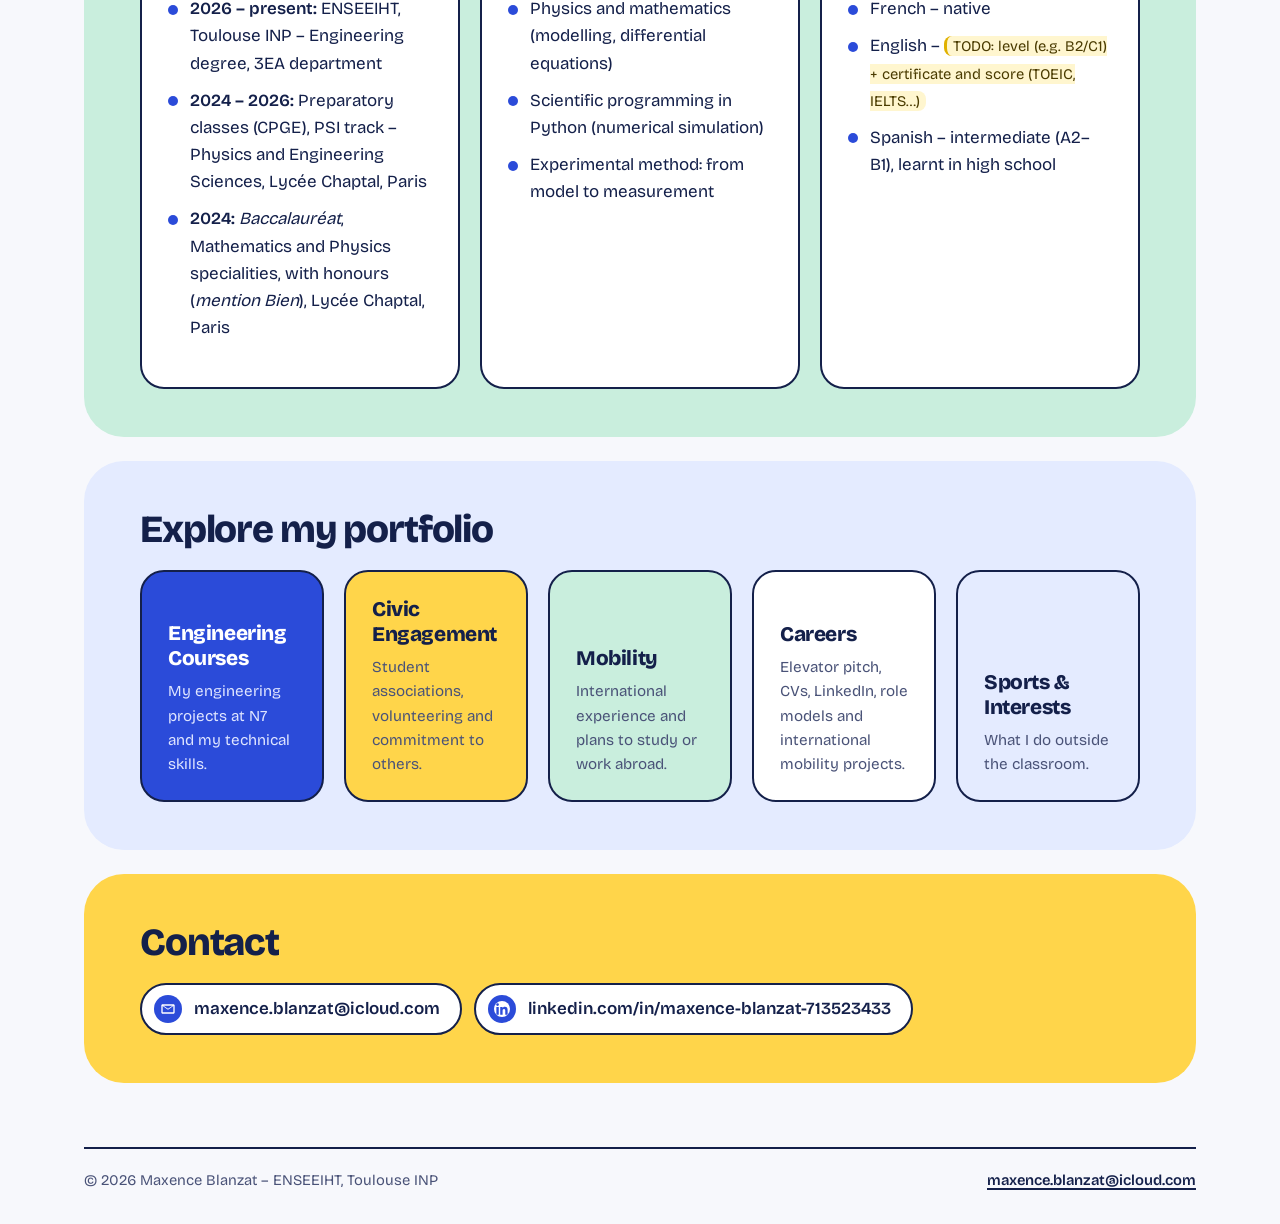
==== commit 7625405e: "Fix oversized contact icons Give the SVG icons an intrinsic size so they stay small even with a stal" ====
--- a/index.html
+++ b/index.html
@@ -5,7 +5,7 @@
   <meta name="viewport" content="width=device-width, initial-scale=1">
   <title>Welcome | Maxence Blanzat – ePortfolio</title>
   <meta name="description" content="ePortfolio of Maxence Blanzat, engineering student at ENSEEIHT (Toulouse INP), Electronics, Electrical Energy and Control Systems.">
-  <link rel="stylesheet" href="style.css">
+  <link rel="stylesheet" href="style.css?v=2">
 </head>
 <body>
 
@@ -133,13 +133,13 @@
     <ul class="contact-links">
       <li>
         <a href="mailto:maxence.blanzat@icloud.com">
-          <svg class="icon" viewBox="0 0 24 24" aria-hidden="true"><path d="M3 5h18a1 1 0 0 1 1 1v12a1 1 0 0 1-1 1H3a1 1 0 0 1-1-1V6a1 1 0 0 1 1-1Zm1 2.4V17h16V7.4l-8 5.6-8-5.6ZM5.2 7 12 11.8 18.8 7H5.2Z"/></svg>
+          <svg class="icon" width="20" height="20" viewBox="0 0 24 24" aria-hidden="true"><path d="M3 5h18a1 1 0 0 1 1 1v12a1 1 0 0 1-1 1H3a1 1 0 0 1-1-1V6a1 1 0 0 1 1-1Zm1 2.4V17h16V7.4l-8 5.6-8-5.6ZM5.2 7 12 11.8 18.8 7H5.2Z"/></svg>
           <span class="visually-hidden">Email: </span>maxence.blanzat@icloud.com
         </a>
       </li>
       <li>
         <a href="https://fr.linkedin.com/in/maxence-blanzat-713523433" target="_blank" rel="noopener">
-          <svg class="icon" viewBox="0 0 24 24" aria-hidden="true"><path d="M20.45 20.45h-3.56v-5.57c0-1.33-.02-3.04-1.85-3.04-1.85 0-2.14 1.45-2.14 2.94v5.67H9.35V9h3.41v1.56h.05c.48-.9 1.64-1.85 3.37-1.85 3.6 0 4.27 2.37 4.27 5.46v6.28ZM5.34 7.43a2.06 2.06 0 1 1 0-4.13 2.06 2.06 0 0 1 0 4.13ZM7.12 20.45H3.56V9h3.56v11.45ZM22.22 0H1.77C.79 0 0 .77 0 1.73v20.54C0 23.23.79 24 1.77 24h20.45c.98 0 1.78-.77 1.78-1.73V1.73C24 .77 23.2 0 22.22 0Z"/></svg>
+          <svg class="icon" width="20" height="20" viewBox="0 0 24 24" aria-hidden="true"><path d="M20.45 20.45h-3.56v-5.57c0-1.33-.02-3.04-1.85-3.04-1.85 0-2.14 1.45-2.14 2.94v5.67H9.35V9h3.41v1.56h.05c.48-.9 1.64-1.85 3.37-1.85 3.6 0 4.27 2.37 4.27 5.46v6.28ZM5.34 7.43a2.06 2.06 0 1 1 0-4.13 2.06 2.06 0 0 1 0 4.13ZM7.12 20.45H3.56V9h3.56v11.45ZM22.22 0H1.77C.79 0 0 .77 0 1.73v20.54C0 23.23.79 24 1.77 24h20.45c.98 0 1.78-.77 1.78-1.73V1.73C24 .77 23.2 0 22.22 0Z"/></svg>
           <span class="visually-hidden">LinkedIn: </span>linkedin.com/in/maxence-blanzat-713523433
         </a>
       </li>
--- a/style.css
+++ b/style.css
@@ -479,9 +479,9 @@
 .contact-links a:hover { background: var(--ink); color: var(--white); }
 .contact-links .icon {
   flex: none;
-  width: 36px;
-  height: 36px;
-  padding: 8px;
+  width: 28px;
+  height: 28px;
+  padding: 6px;
   border-radius: 50%;
   background: var(--cobalt);
   fill: var(--white);
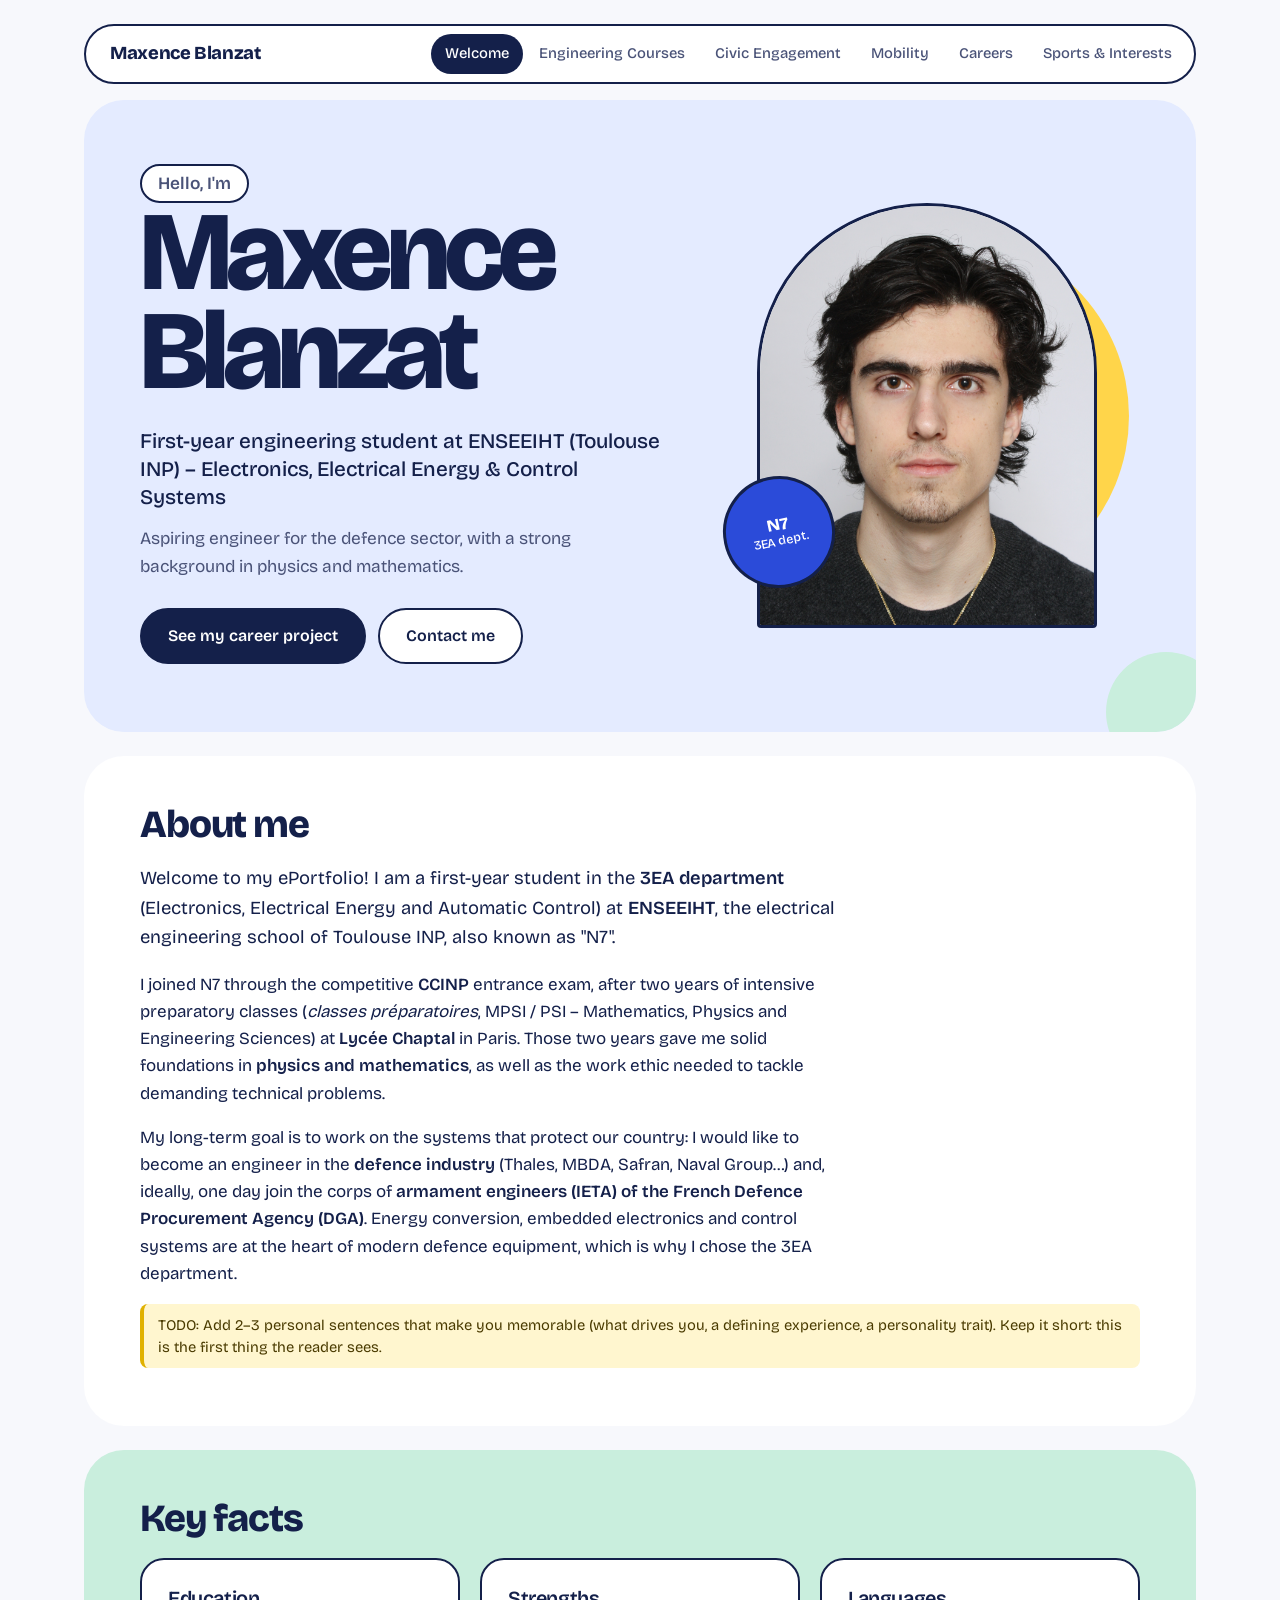
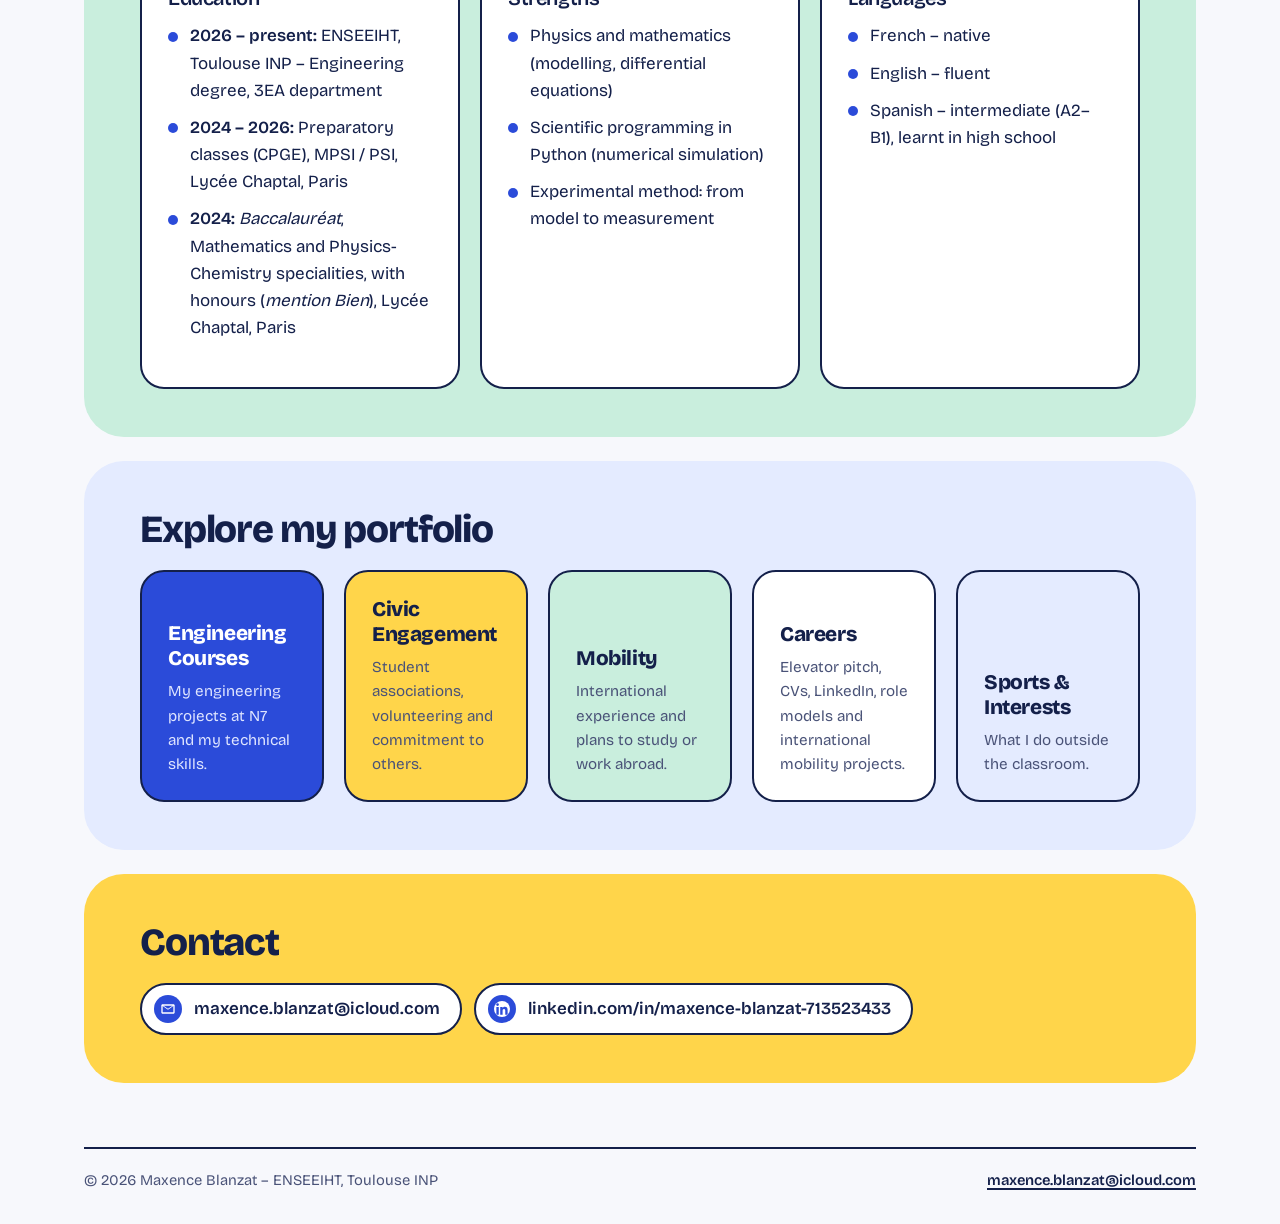
==== commit 6c9b97d9: "Add real CVs, hackathon project and internship - Publish EN and FR CVs, without the phone number - P" ====
--- a/index.html
+++ b/index.html
@@ -55,7 +55,7 @@
     </p>
     <p>
       I joined N7 through the competitive <strong>CCINP</strong> entrance exam, after two years of
-      intensive preparatory classes (<em>classes préparatoires</em>, PSI track – Physics and
+      intensive preparatory classes (<em>classes préparatoires</em>, MPSI / PSI – Mathematics, Physics and
       Engineering Sciences) at <strong>Lycée Chaptal</strong> in Paris. Those two years gave me solid
       foundations in <strong>physics and mathematics</strong>, as well as
       the work ethic needed to tackle demanding technical problems.
@@ -79,8 +79,8 @@
         <h3>Education</h3>
         <ul class="clean">
           <li><strong>2026 – present:</strong> ENSEEIHT, Toulouse INP – Engineering degree, 3EA department</li>
-          <li><strong>2024 – 2026:</strong> Preparatory classes (CPGE), PSI track – Physics and Engineering Sciences, Lycée Chaptal, Paris</li>
-          <li><strong>2024:</strong> <em>Baccalauréat</em>, Mathematics and Physics specialities, with honours (<em>mention Bien</em>), Lycée Chaptal, Paris</li>
+          <li><strong>2024 – 2026:</strong> Preparatory classes (CPGE), MPSI / PSI, Lycée Chaptal, Paris</li>
+          <li><strong>2024:</strong> <em>Baccalauréat</em>, Mathematics and Physics-Chemistry specialities, with honours (<em>mention Bien</em>), Lycée Chaptal, Paris</li>
         </ul>
       </div>
       <div class="card">
@@ -95,7 +95,7 @@
         <h3>Languages</h3>
         <ul class="clean">
           <li>French – native</li>
-          <li>English – <span class="todo">TODO: level (e.g. B2/C1) + certificate and score (TOEIC, IELTS…)</span></li>
+          <li>English – fluent</li>
           <li>Spanish – intermediate (A2–B1), learnt in high school</li>
         </ul>
       </div>
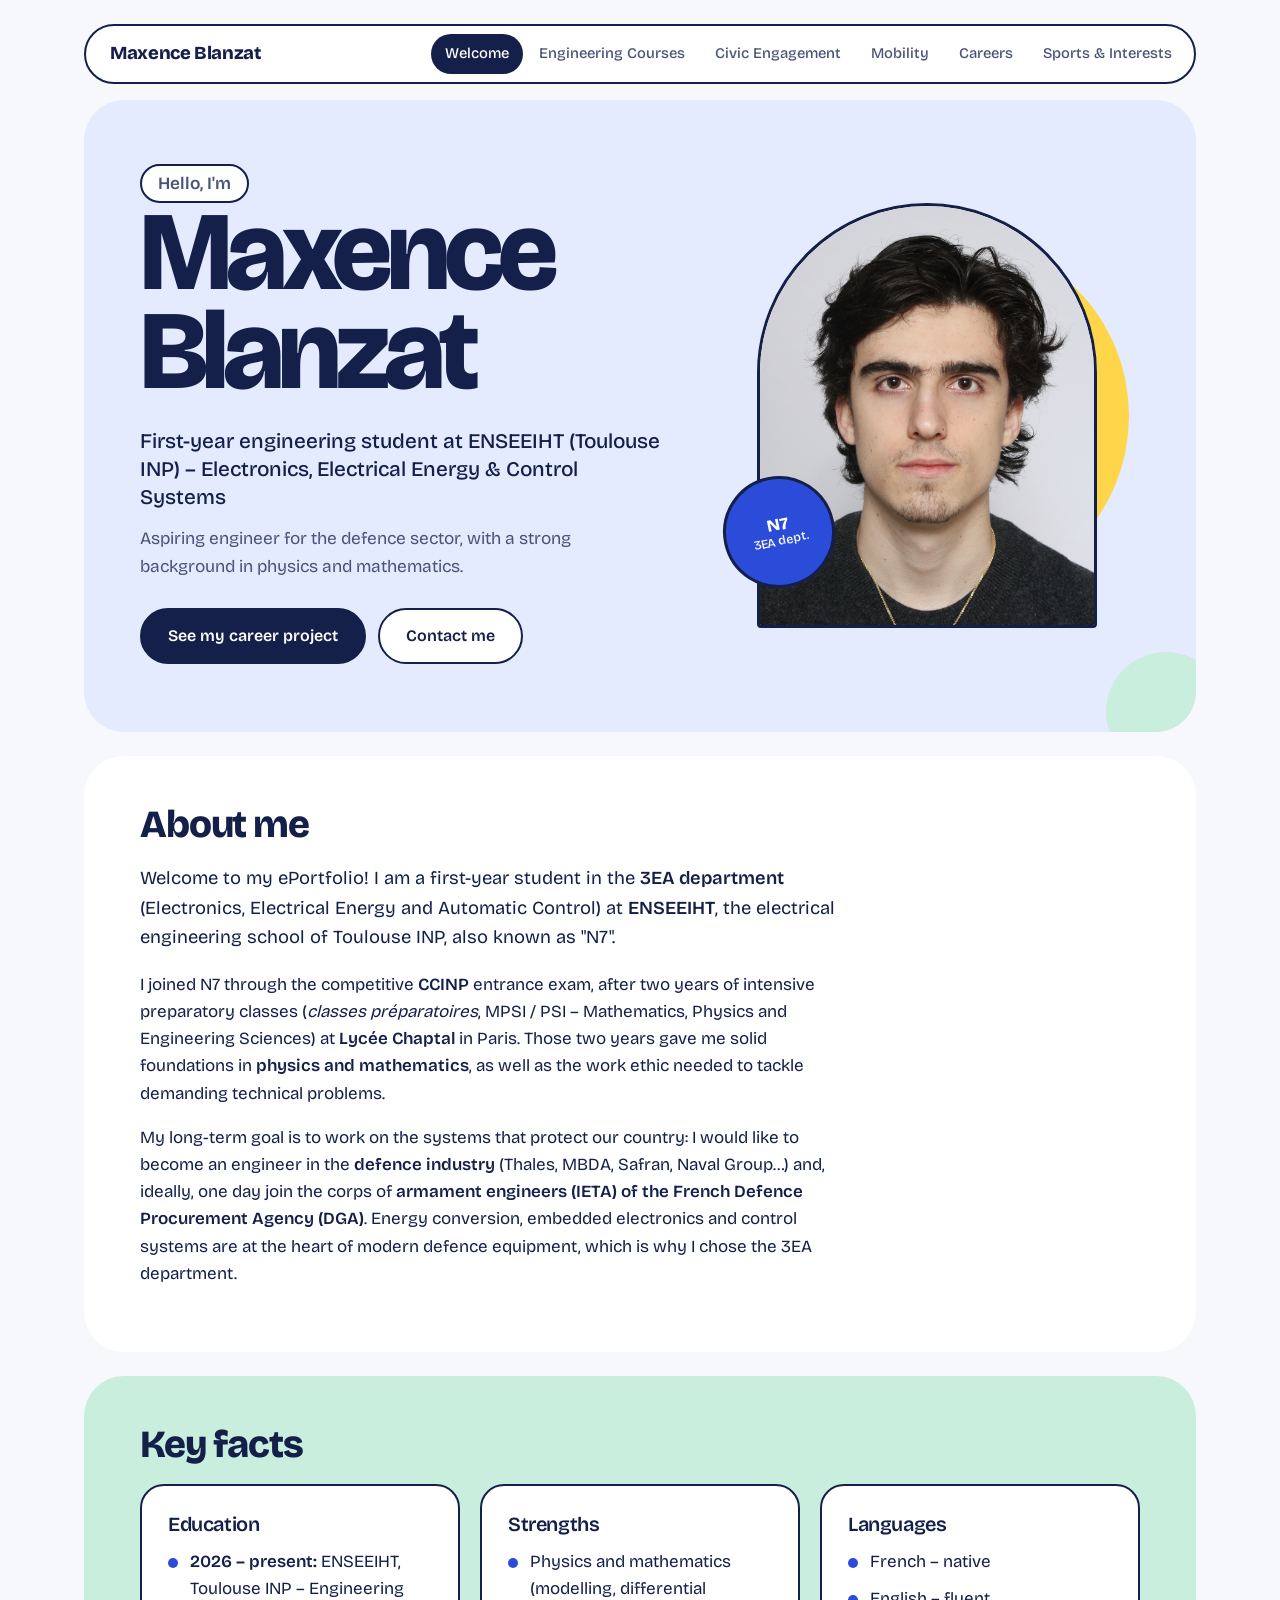
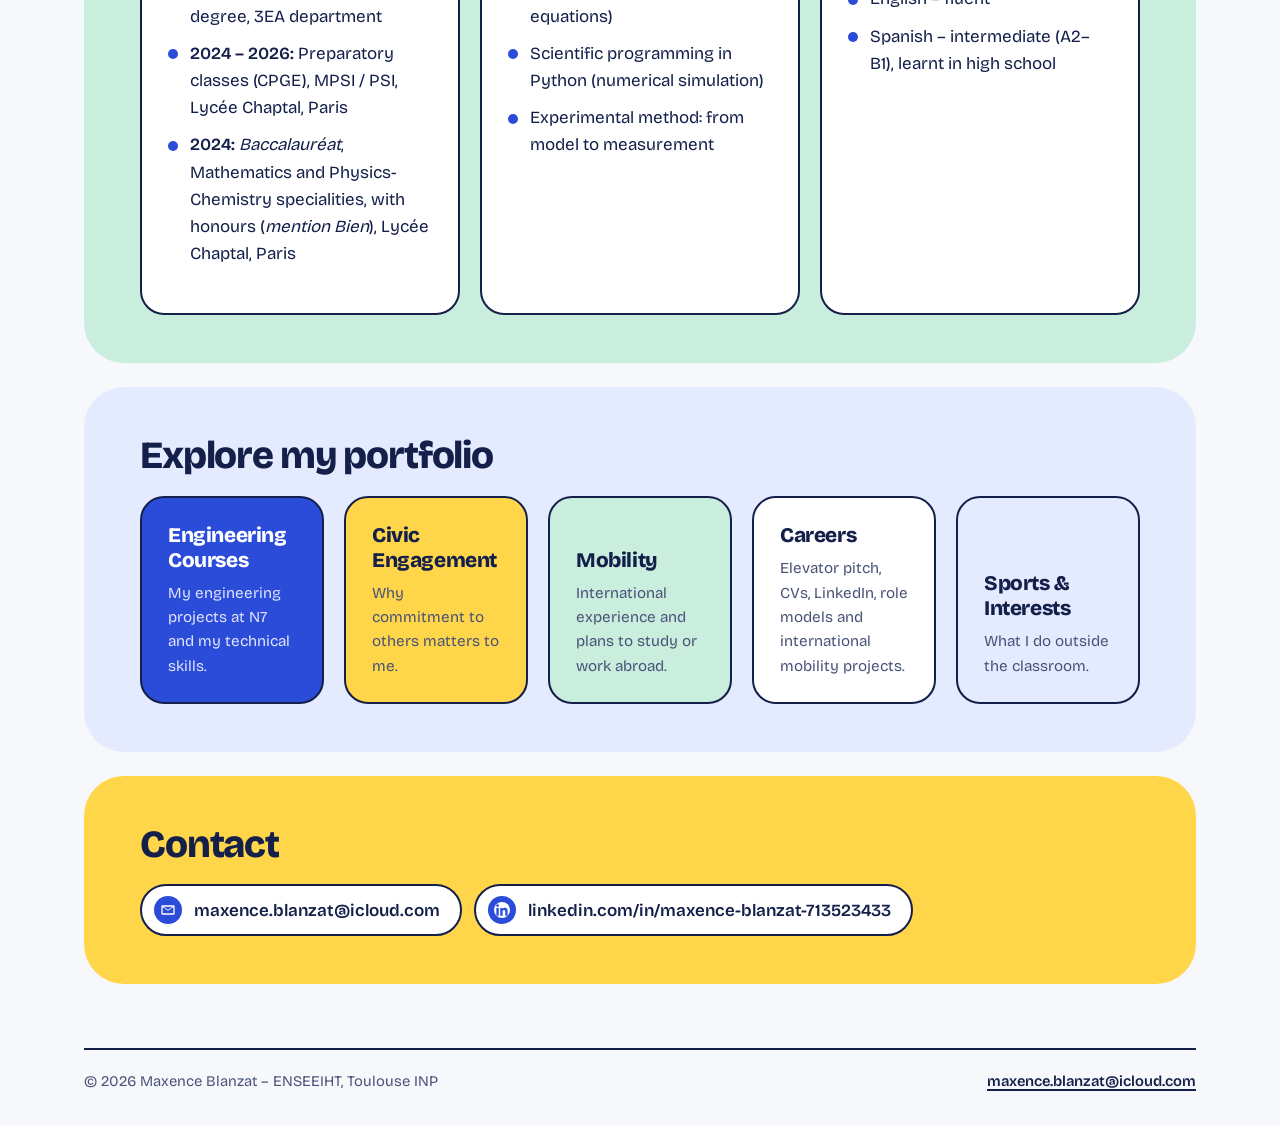
==== commit 87669528: "Move drafts out of the published pages TODOs now live in an ignored local file, shown only when a pa" ====
--- a/index.html
+++ b/index.html
@@ -6,6 +6,7 @@
   <title>Welcome | Maxence Blanzat – ePortfolio</title>
   <meta name="description" content="ePortfolio of Maxence Blanzat, engineering student at ENSEEIHT (Toulouse INP), Electronics, Electrical Energy and Control Systems.">
   <link rel="stylesheet" href="style.css?v=2">
+  <script src="dev.js" defer></script>
 </head>
 <body>
 
@@ -68,8 +69,6 @@
       embedded electronics and control systems are at the heart of modern defence equipment,
       which is why I chose the 3EA department.
     </p>
-    <div class="todo">TODO: Add 2–3 personal sentences that make you memorable (what drives you, a defining
-      experience, a personality trait). Keep it short: this is the first thing the reader sees.</div>
   </section>
 
   <section class="section">
@@ -111,7 +110,7 @@
       </a>
       <a class="card" href="civic.html">
         <h3>Civic Engagement</h3>
-        <p>Student associations, volunteering and commitment to others.</p>
+        <p>Why commitment to others matters to me.</p>
       </a>
       <a class="card" href="mobility.html">
         <h3>Mobility</h3>
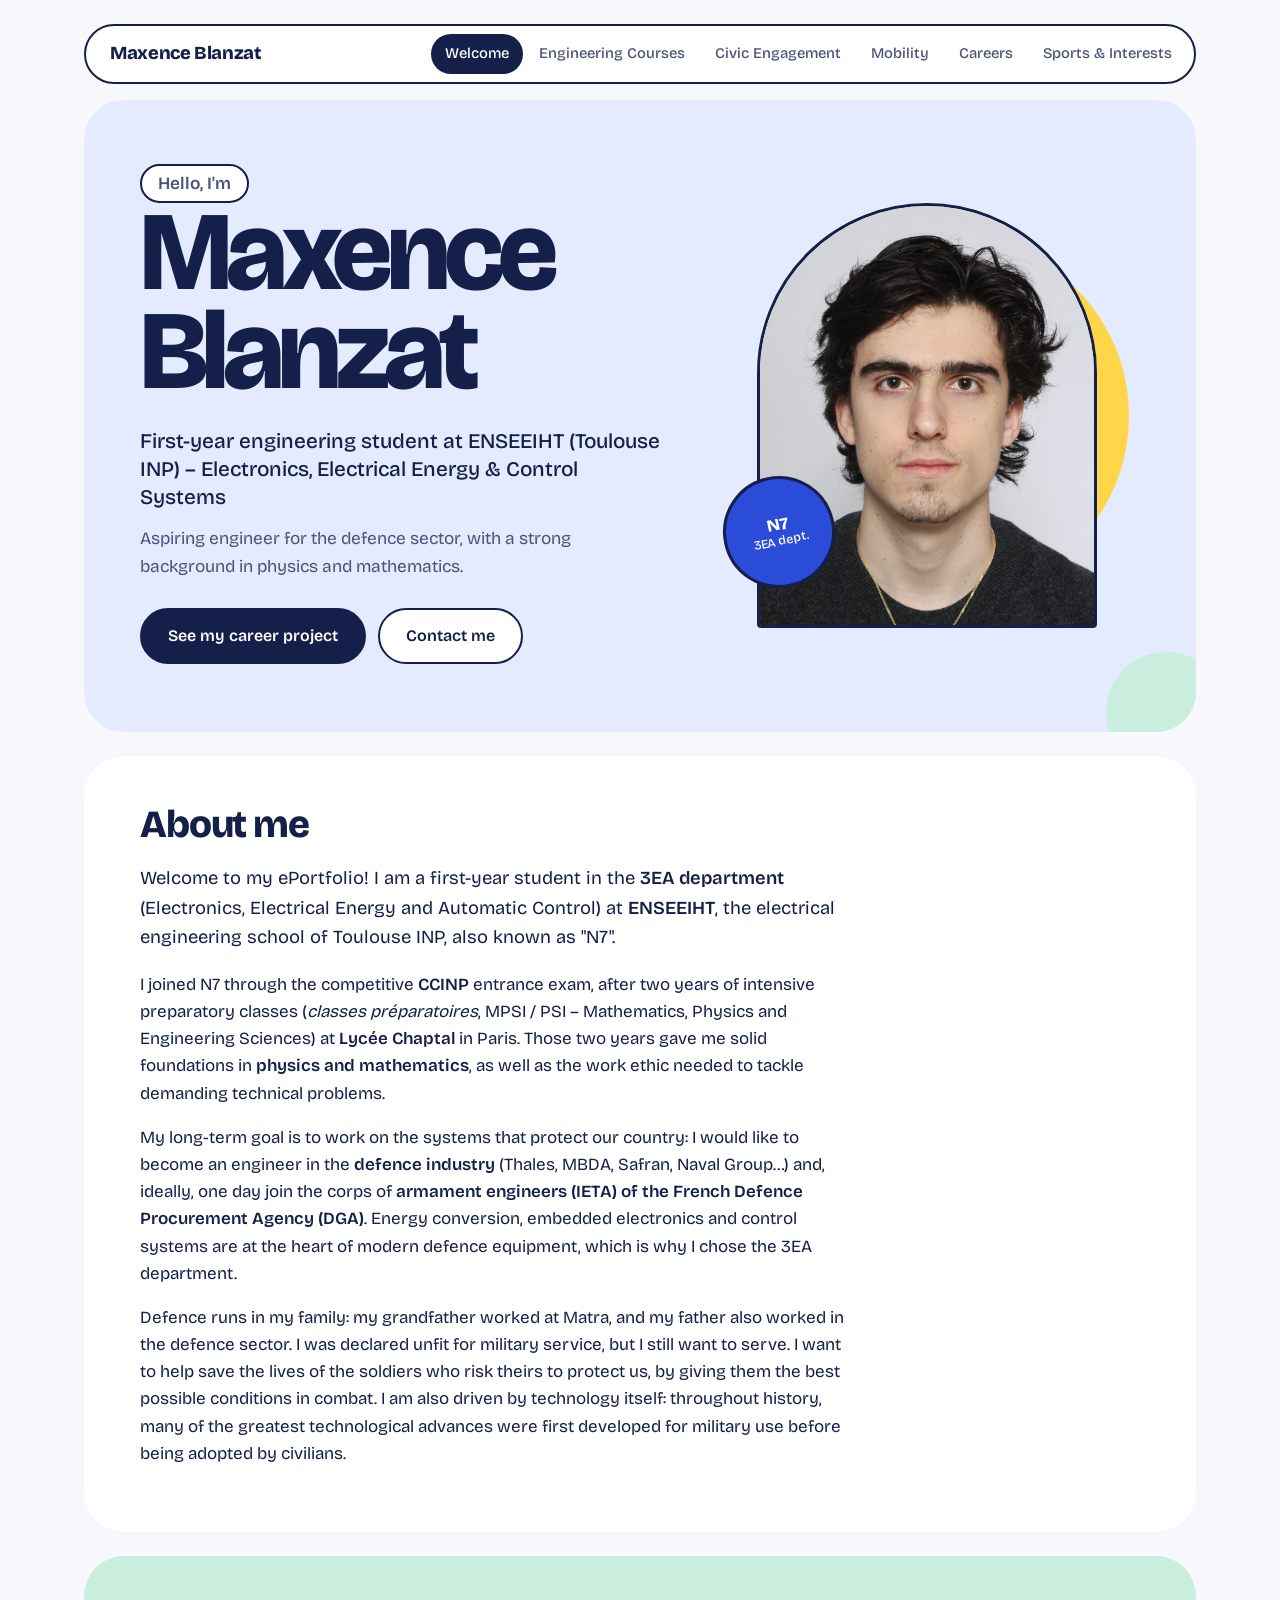
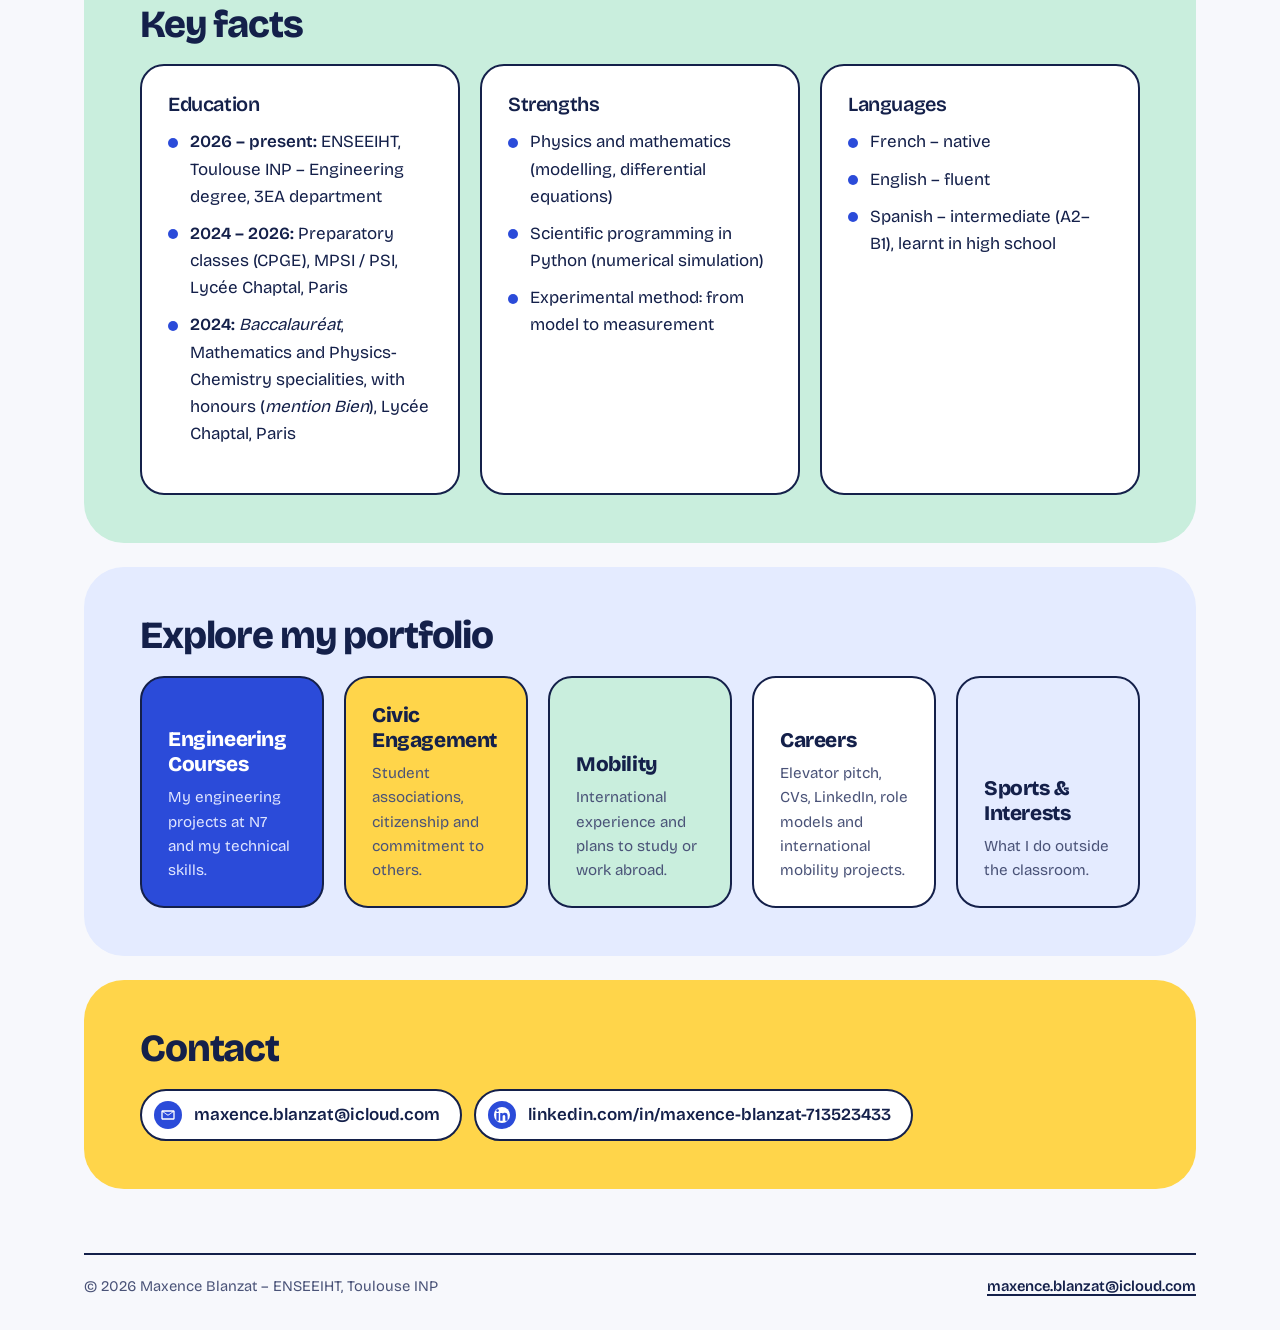
==== commit 8673ac6e: "Publish third role model and civic engagement content Co-Authored-By: Claude Opus 5.5 <noreply@anthr" ====
--- a/index.html
+++ b/index.html
@@ -69,6 +69,13 @@
       embedded electronics and control systems are at the heart of modern defence equipment,
       which is why I chose the 3EA department.
     </p>
+    <p>
+      Defence runs in my family: my grandfather worked at Matra, and my father also worked in the defence
+      sector. I was declared unfit for military service, but I still want to serve. I want to help save the
+      lives of the soldiers who risk theirs to protect us, by giving them the best possible conditions in
+      combat. I am also driven by technology itself: throughout history, many of the greatest technological
+      advances were first developed for military use before being adopted by civilians.
+    </p>
   </section>
 
   <section class="section">
@@ -110,7 +117,7 @@
       </a>
       <a class="card" href="civic.html">
         <h3>Civic Engagement</h3>
-        <p>Why commitment to others matters to me.</p>
+        <p>Student associations, citizenship and commitment to others.</p>
       </a>
       <a class="card" href="mobility.html">
         <h3>Mobility</h3>
